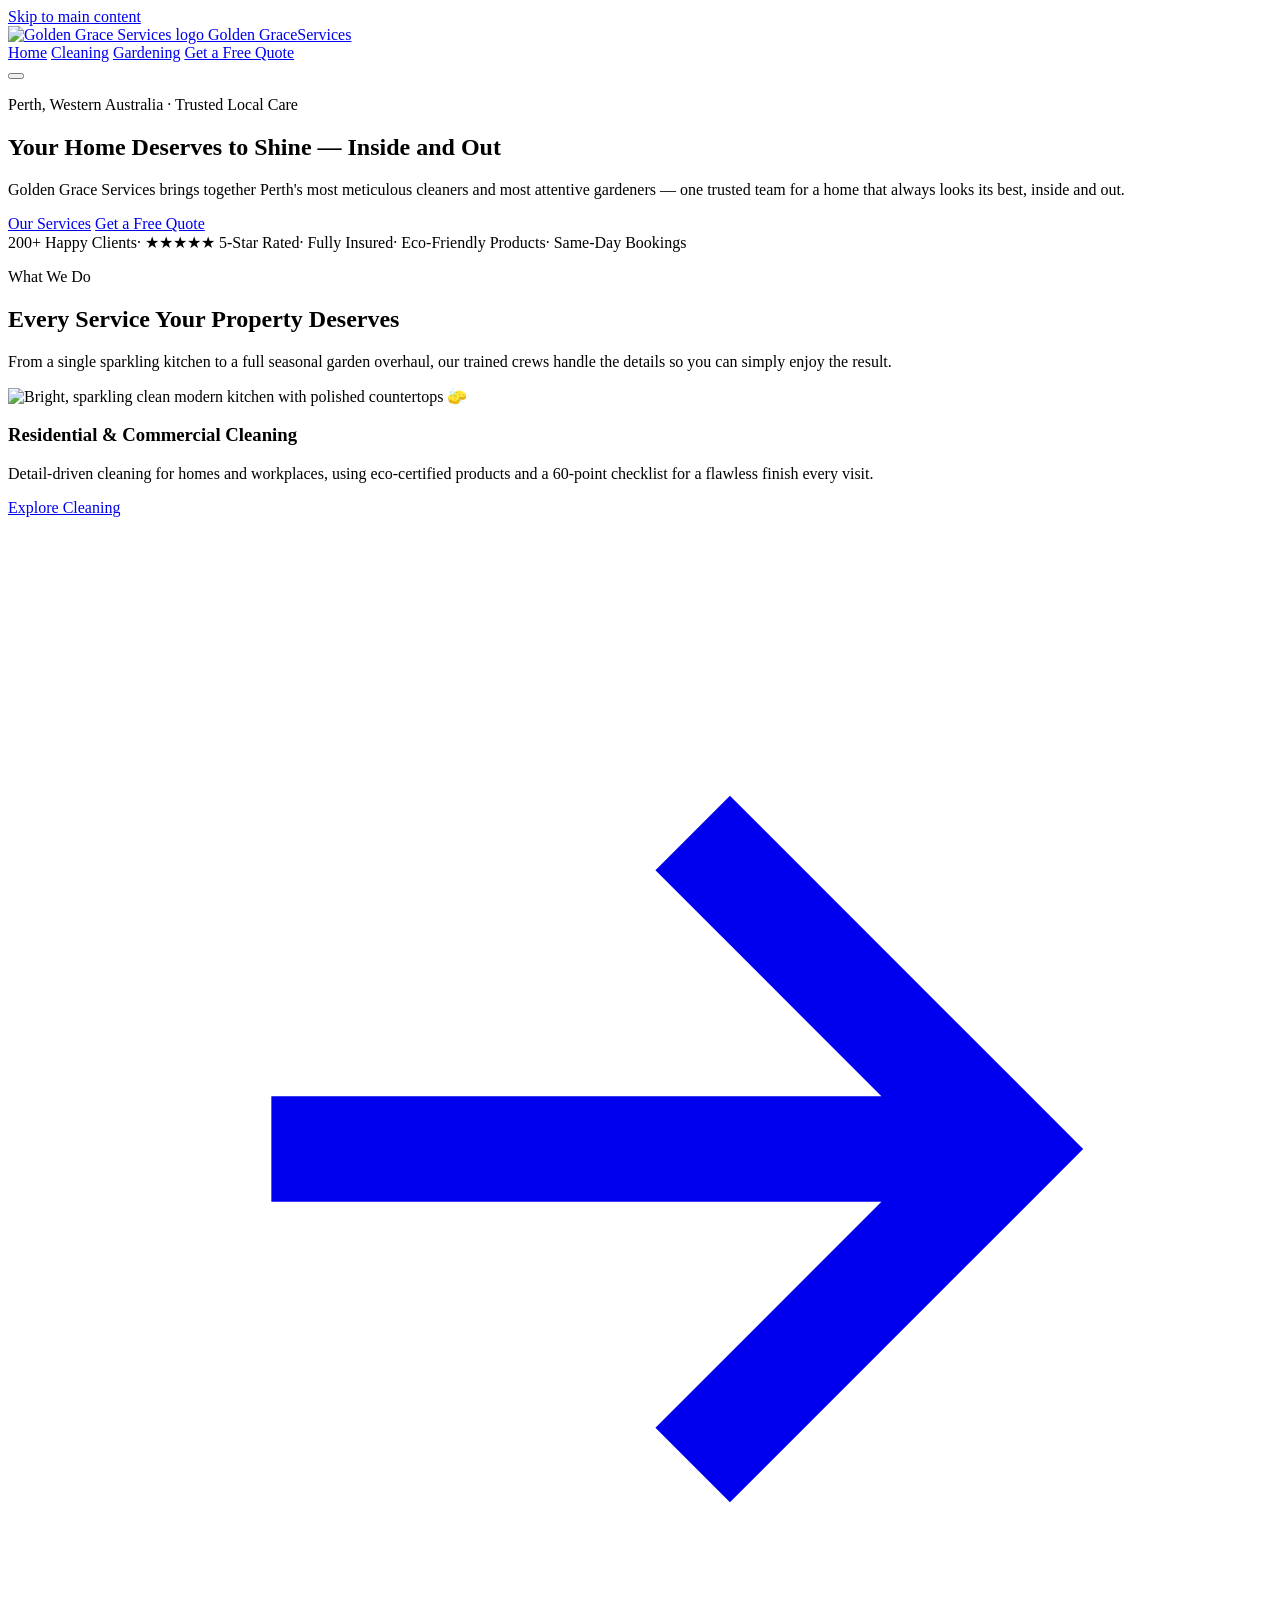
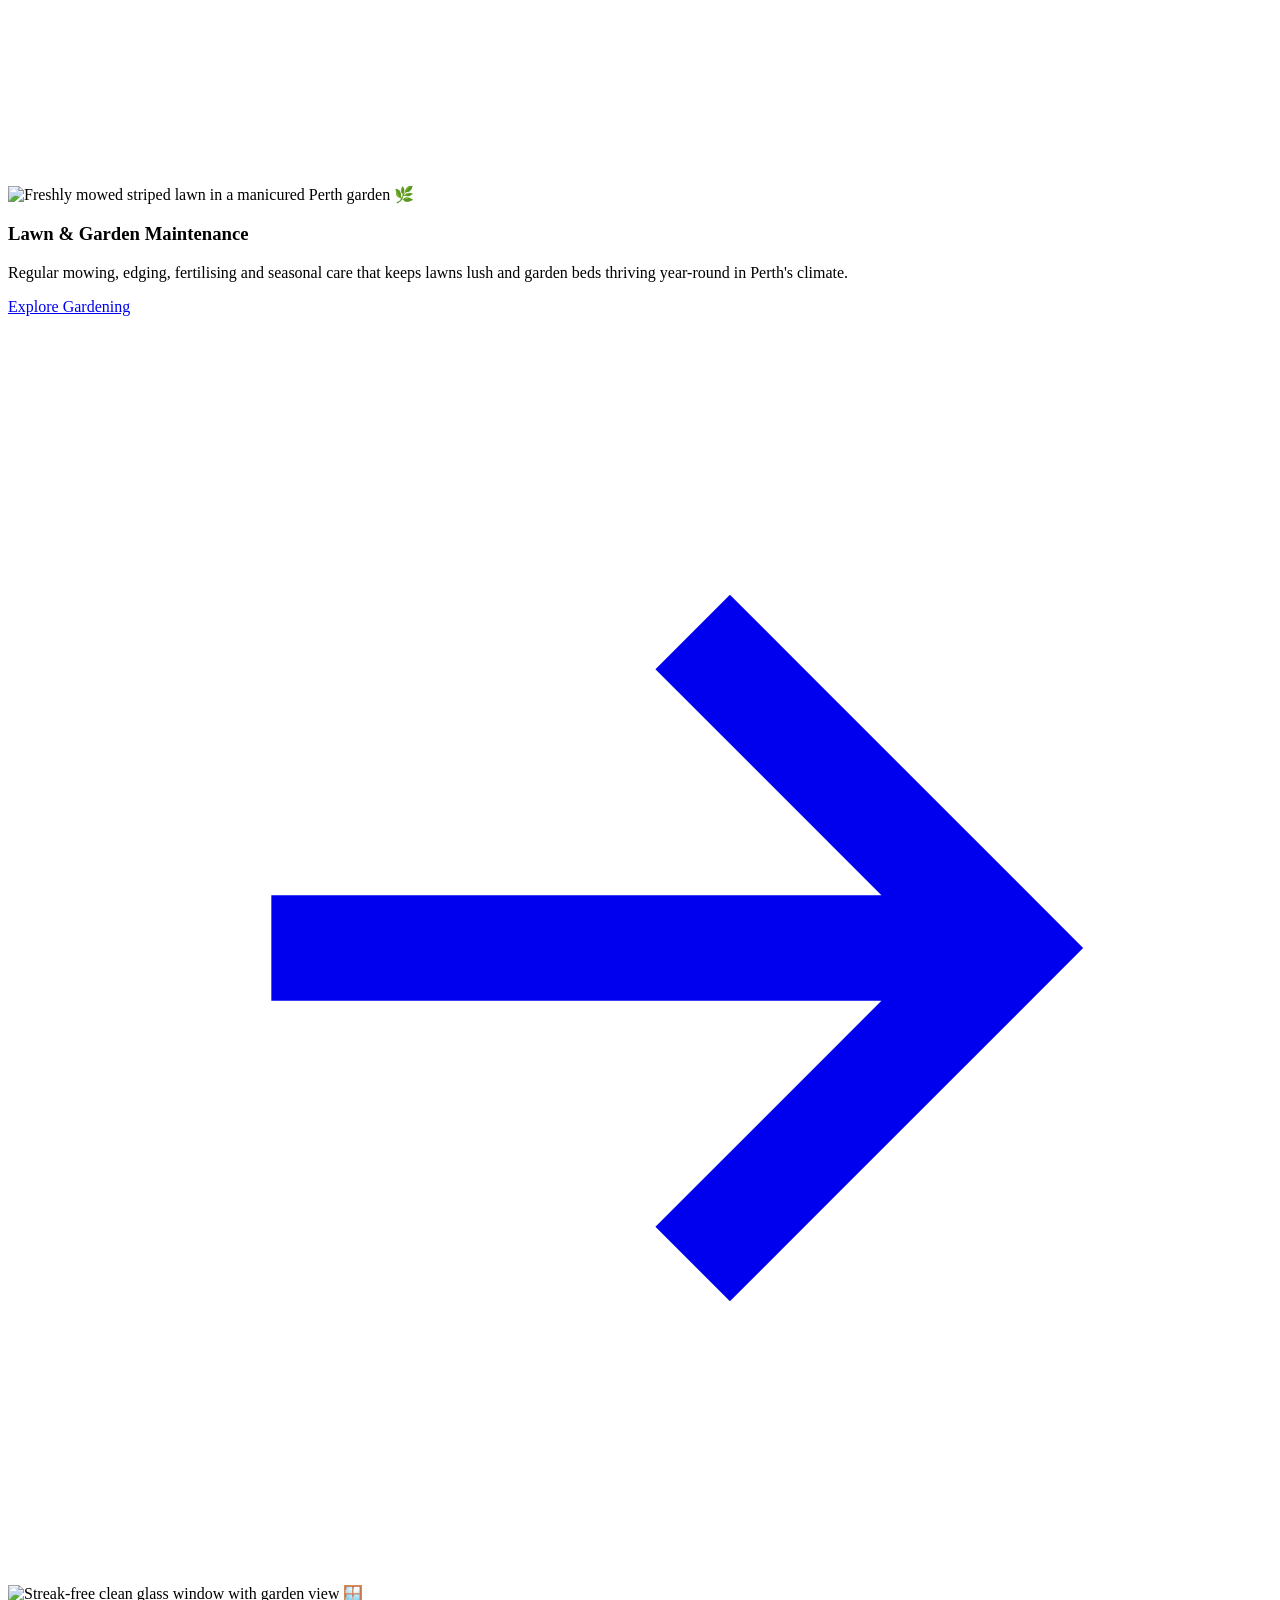
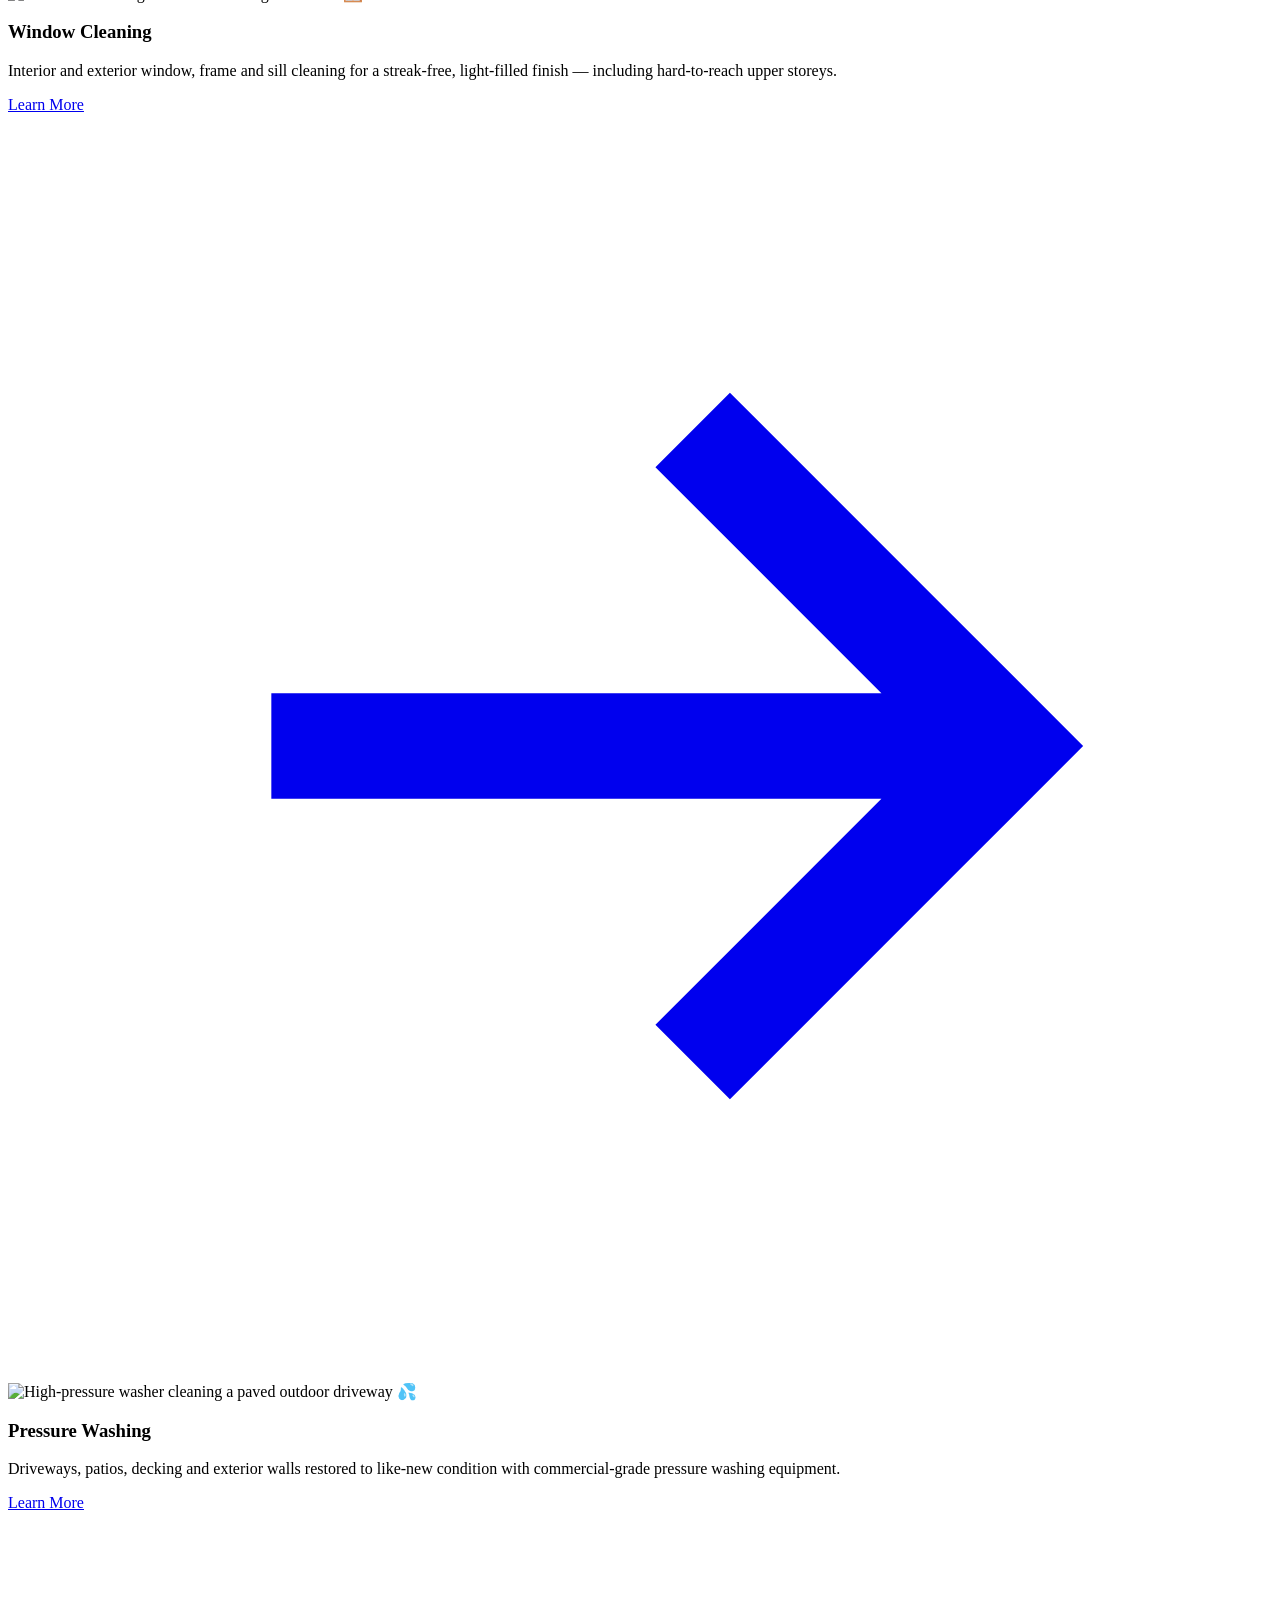
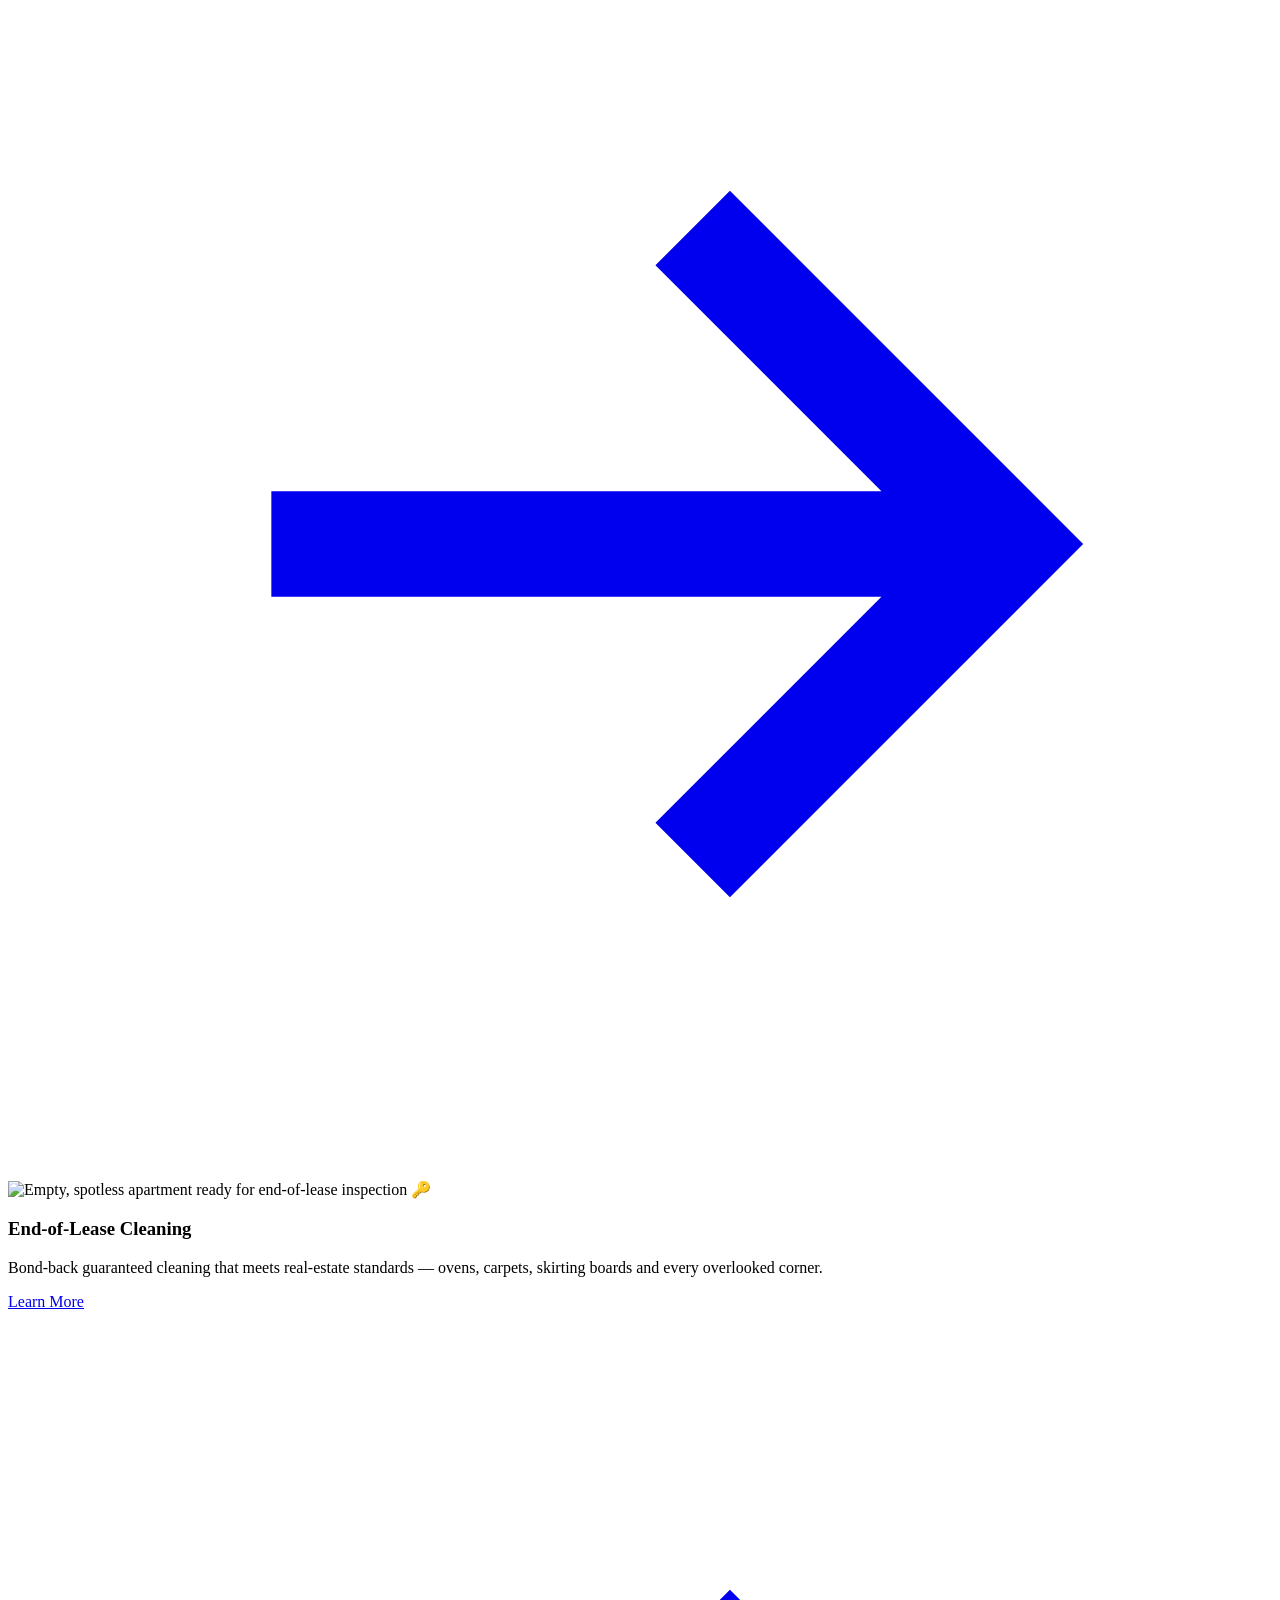
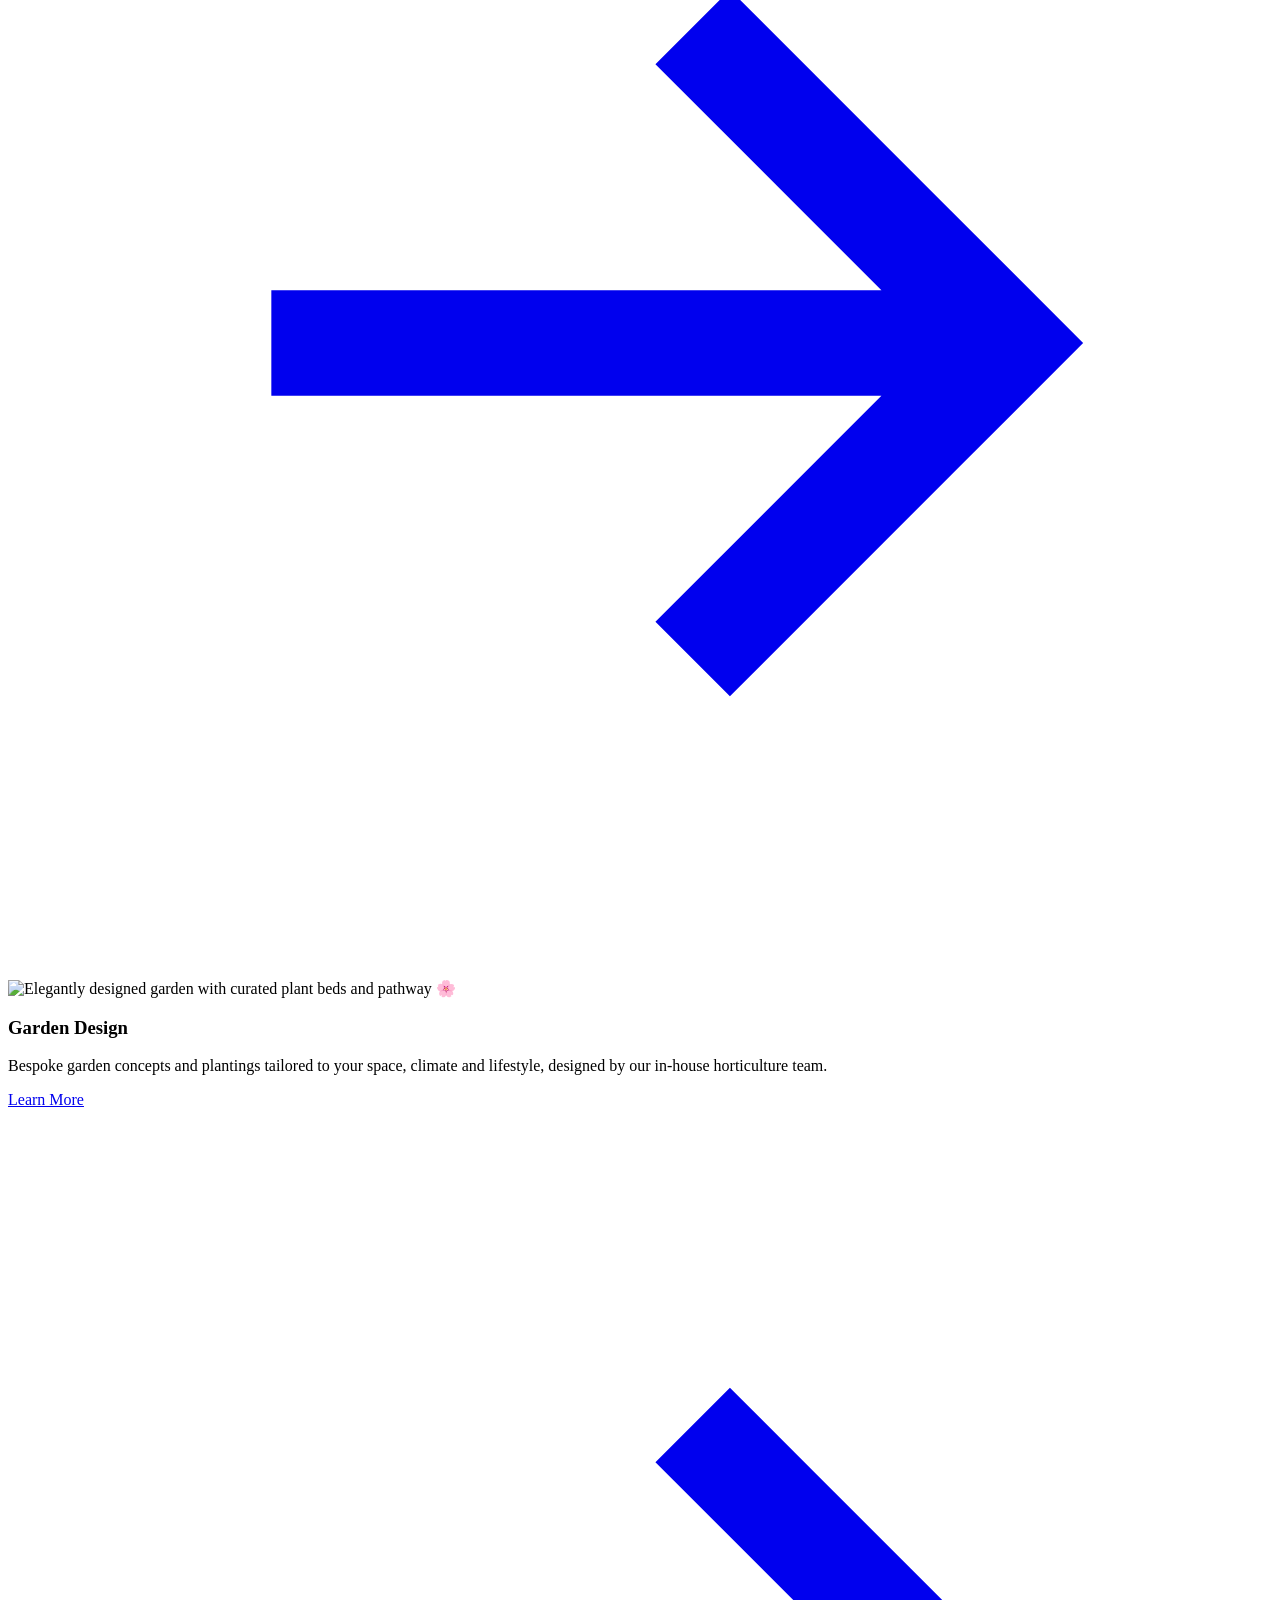
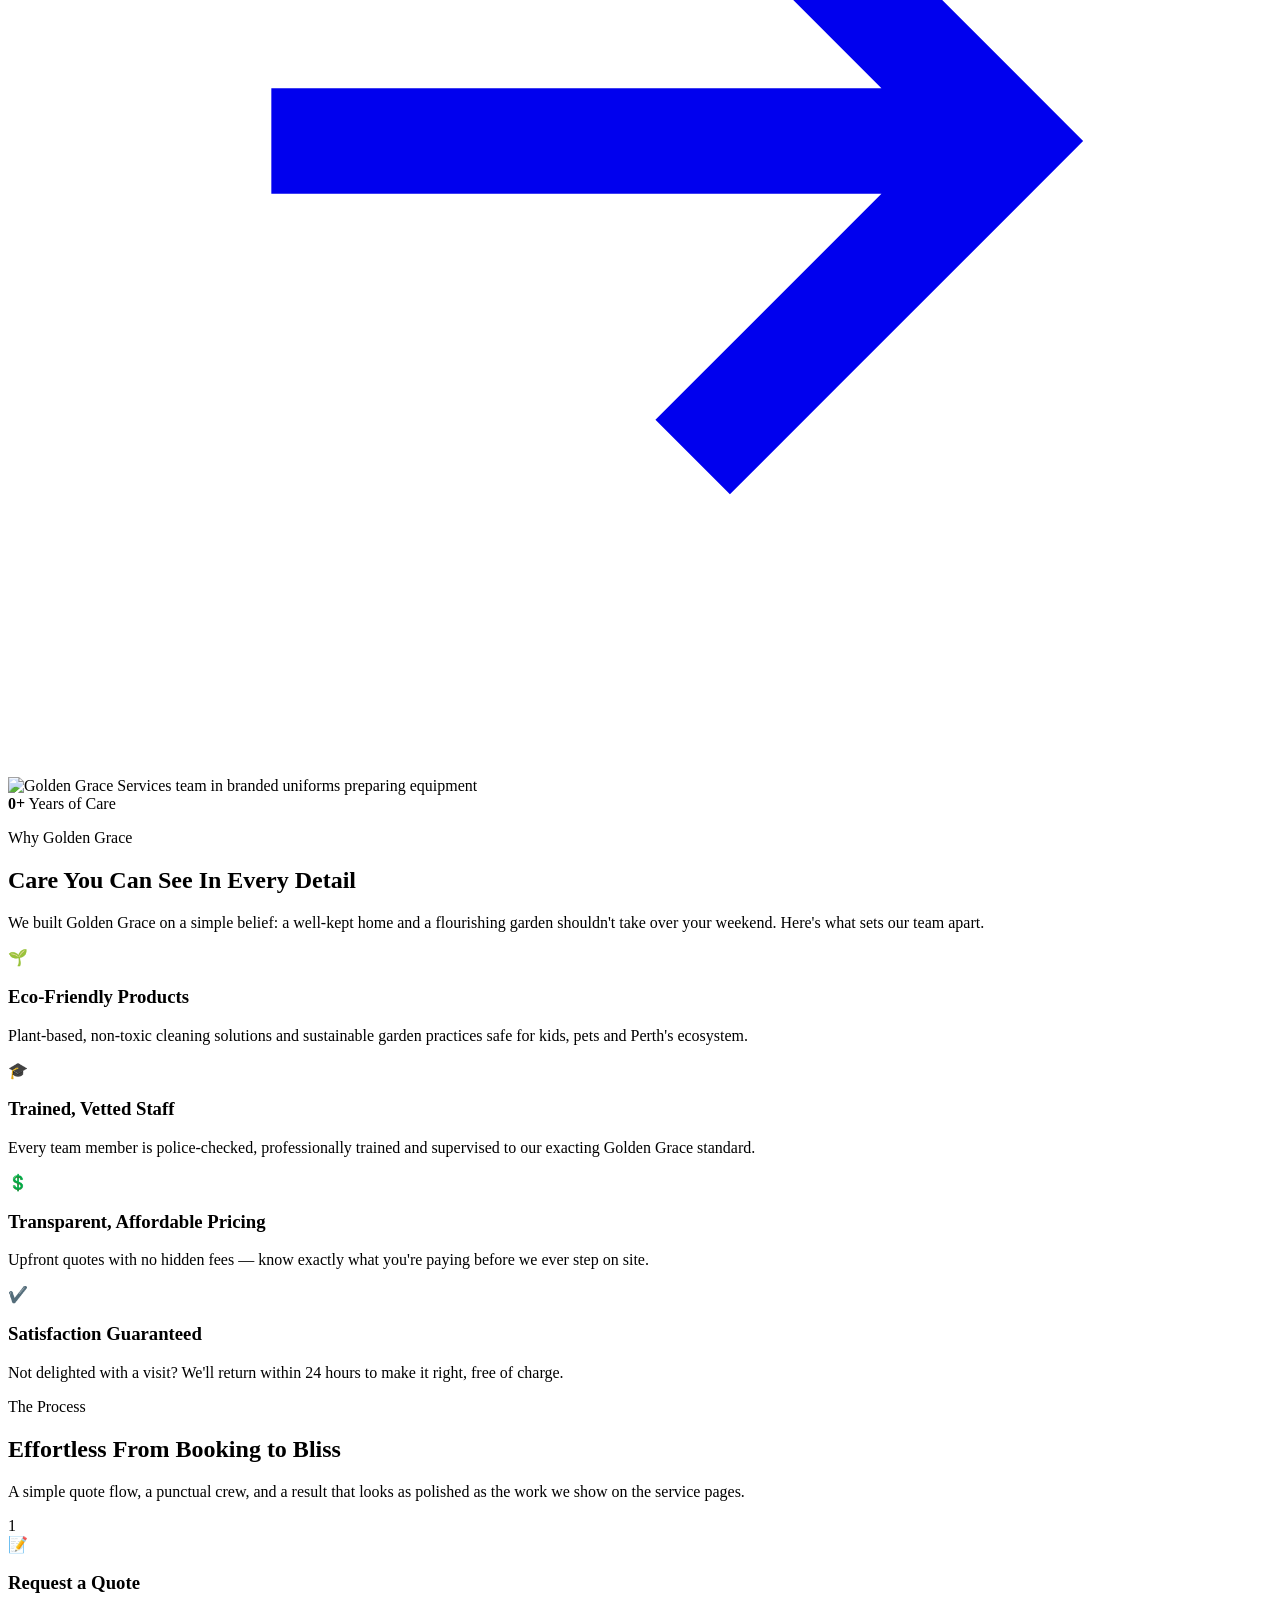
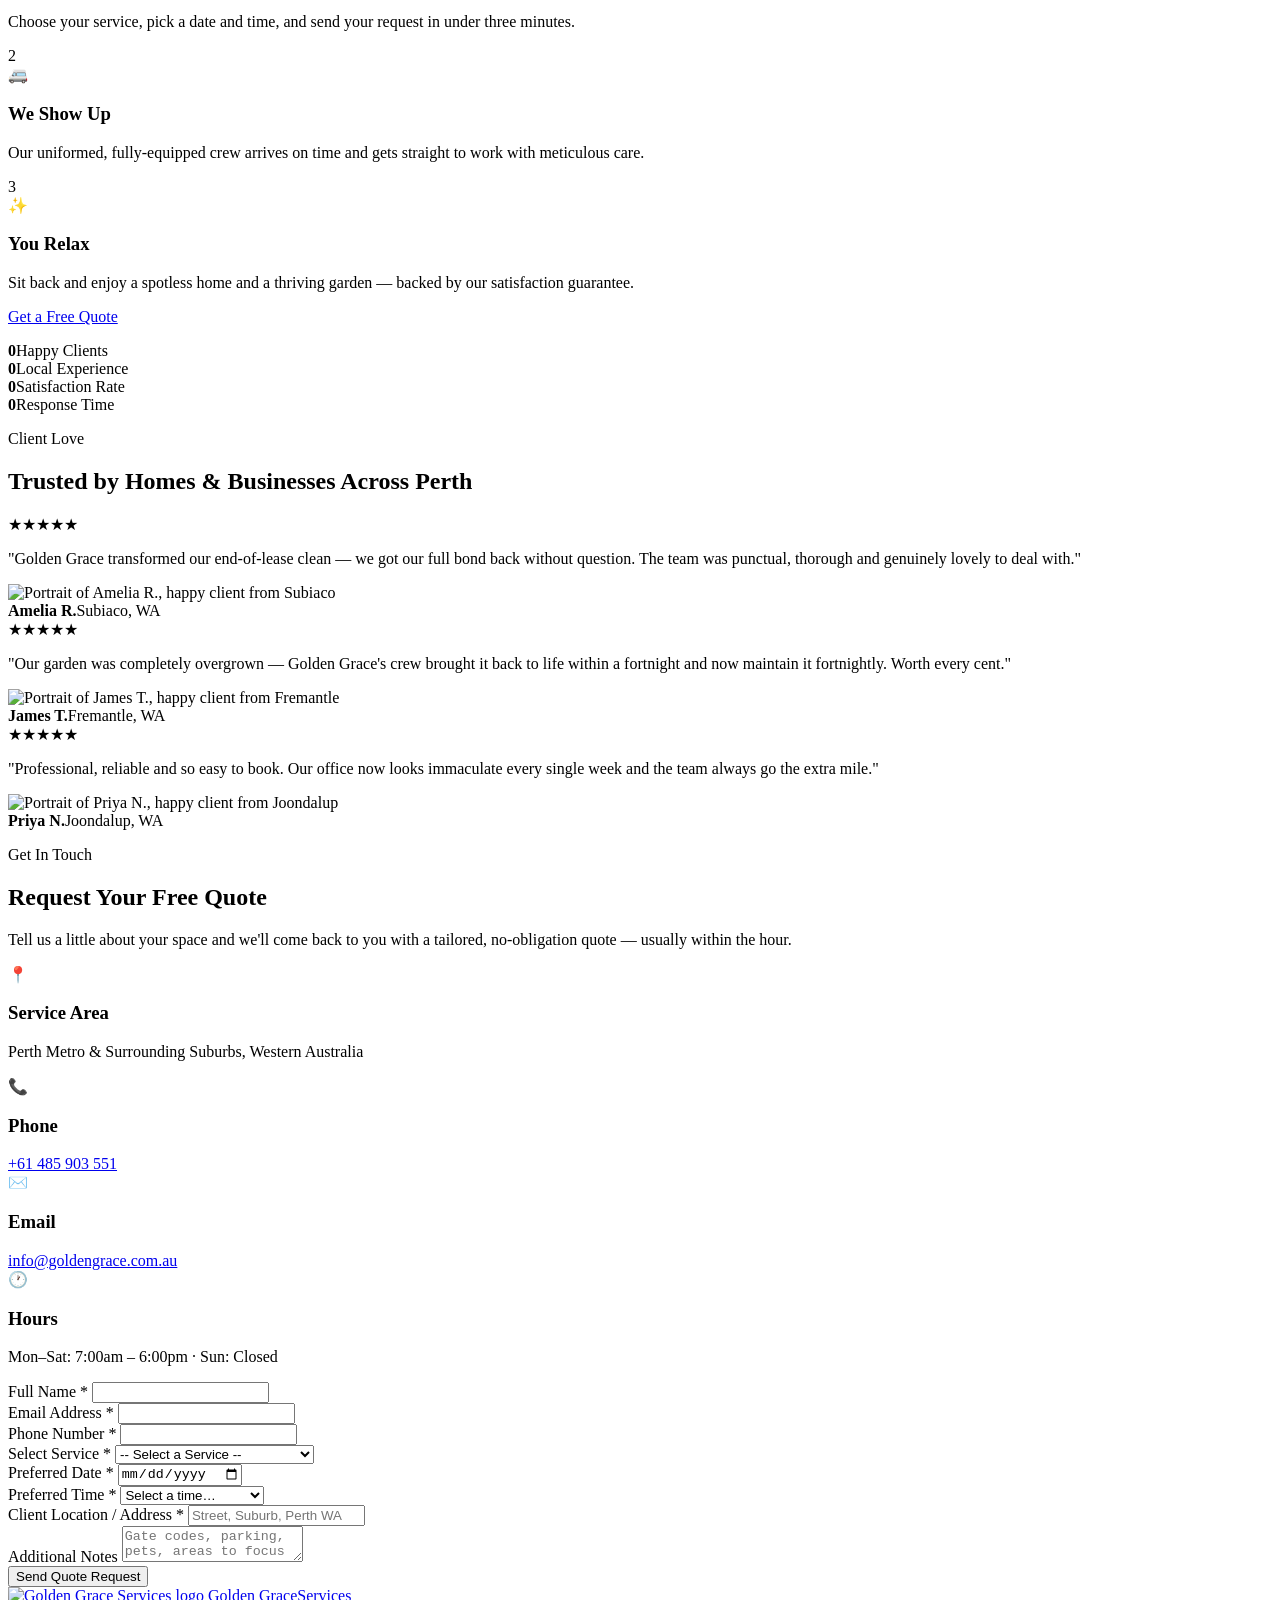
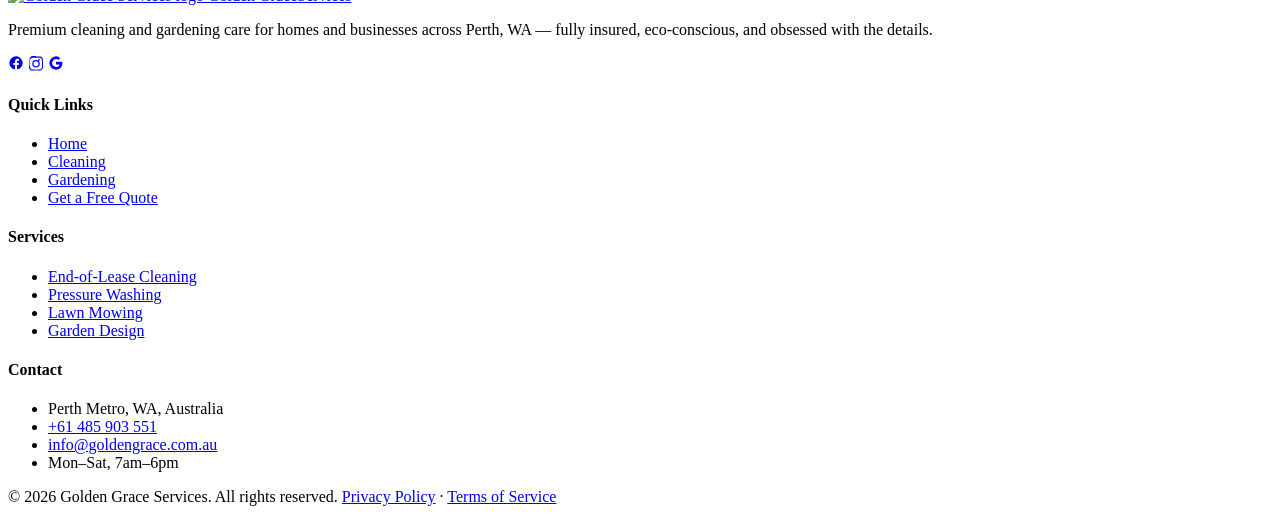
==== index.html @ 310b2a18 "Add files via upload" ====
<!DOCTYPE html>
<html lang="en-AU">
<head>
<meta charset="UTF-8">
<meta name="viewport" content="width=device-width, initial-scale=1.0">
<title>Golden Grace Services | Premium Cleaning &amp; Gardening in Perth, WA</title>
<meta name="description" content="Golden Grace Services delivers premium residential &amp; commercial cleaning and gardening across Perth, WA. Spotless spaces, thriving gardens — fully insured, eco-friendly, 5-star rated.">
<meta name="keywords" content="cleaning services Perth, gardening services Perth, end of lease cleaning, lawn mowing Perth, house cleaning WA, garden maintenance Perth">
<link rel="canonical" href="https://www.goldengrace.com.au/">
<meta property="og:type" content="website">
<meta property="og:title" content="Golden Grace Services | Spotless Spaces. Thriving Gardens.">
<meta property="og:description" content="Premium cleaning &amp; gardening services in Perth, Australia. Book your free quote today.">
<meta property="og:image" content="https://images.unsplash.com/photo-1558904541-efa843a96f01?auto=format&fit=crop&w=1200&q=80">
<meta property="og:url" content="https://www.goldengrace.com.au/">
<meta name="twitter:card" content="summary_large_image">
<meta name="theme-color" content="#1B4332">
<link rel="icon" href="Photo/Logo.jpeg">

<link rel="preconnect" href="https://fonts.googleapis.com">
<link rel="preconnect" href="https://fonts.gstatic.com" crossorigin>
<link href="https://fonts.googleapis.com/css2?family=Playfair+Display:wght@600;700;800&family=Inter:wght@400;500;600;700&display=swap" rel="stylesheet">
<link rel="stylesheet" href="css/style.css">

<script type="application/ld+json">
{
  "@context": "https://schema.org",
  "@type": "HomeAndConstructionBusiness",
  "name": "Golden Grace Services",
  "image": "https://images.unsplash.com/photo-1558904541-efa843a96f01?auto=format&fit=crop&w=1200&q=80",
  "telephone": "+61485903551",
  "email": "info@goldengrace.com.au",
  "address": {
    "@type": "PostalAddress",
    "addressLocality": "Perth",
    "addressRegion": "WA",
    "addressCountry": "AU"
  },
  "areaServed": "Perth, Western Australia",
  "priceRange": "$$"
}
</script>
</head>
<body>
<a class="skip-link" href="#main">Skip to main content</a>

<!-- ============================== HEADER ============================== -->
<header class="site-header" id="siteHeader">
  <div class="container nav-inner">
    <a href="index.html" class="brand" aria-label="Golden Grace Services home">
      <img class="brand-mark" src="Photo/Logo.jpeg" alt="Golden Grace Services logo" width="512" height="512">
      <span>Golden Grace<span class="brand-sub">Services</span></span>
    </a>

    <nav class="nav-links" id="navLinks" aria-label="Primary">
      <a href="index.html">Home</a>
      <a href="services-cleaning.html">Cleaning</a>
      <a href="services-gardening.html">Gardening</a>
      <a href="booking.html" class="btn btn-gold nav-cta">Get a Free Quote</a>
    </nav>

    <button class="hamburger" id="hamburger" aria-label="Toggle navigation menu" aria-expanded="false" aria-controls="navLinks">
      <span></span><span></span><span></span>
    </button>
  </div>
</header>

<main id="main">

  <!-- ============================== HERO ============================== -->
  <section class="hero" id="hero">
    <div class="hero-bg" style="background-image:url('https://images.unsplash.com/photo-1558904541-efa843a96f01?auto=format&fit=crop&w=1920&q=80')" role="img" aria-label="Beautifully manicured garden beside a sparkling clean modern home"></div>
    <div class="hero-overlay"></div>
    <div class="container hero-content">
      <p class="hero-eyebrow">Perth, Western Australia · Trusted Local Care</p>
      <h1 class="hero-title">Your Home Deserves to Shine — Inside and Out</h1>
      <p class="hero-sub">Golden Grace Services brings together Perth's most meticulous cleaners and most attentive gardeners — one trusted team for a home that always looks its best, inside and out.</p>
      <div class="hero-actions">
        <a href="#services" class="btn btn-outline">Our Services</a>
        <a href="booking.html" class="btn btn-gold">Get a Free Quote</a>
      </div>
    </div>
  </section>

  <!-- ============================== TRUST BAR ============================== -->
  <div class="trust-bar">
    <div class="container trust-track">
      <span>200+ Happy Clients</span><span class="dot">·</span>
      <span>★★★★★ 5-Star Rated</span><span class="dot">·</span>
      <span>Fully Insured</span><span class="dot">·</span>
      <span>Eco-Friendly Products</span><span class="dot">·</span>
      <span>Same-Day Bookings</span>
    </div>
  </div>

  <!-- ============================== SERVICES ============================== -->
  <section class="section section--cream" id="services">
    <div class="container">
      <div class="section-head center reveal">
        <p class="eyebrow">What We Do</p>
        <h2>Every Service Your Property Deserves</h2>
        <p class="lede" style="margin-inline:auto;">From a single sparkling kitchen to a full seasonal garden overhaul, our trained crews handle the details so you can simply enjoy the result.</p>
      </div>

      <div class="services-grid reveal-stagger">

        <article class="service-card">
          <div class="card-media">
            <img src="https://images.unsplash.com/photo-1581578731548-c64695cc6952?auto=format&fit=crop&w=800&q=80" alt="Bright, sparkling clean modern kitchen with polished countertops" loading="lazy" width="800" height="600">
            <span class="card-icon" aria-hidden="true">🧽</span>
          </div>
          <div class="card-body">
            <h3>Residential &amp; Commercial Cleaning</h3>
            <p>Detail-driven cleaning for homes and workplaces, using eco-certified products and a 60-point checklist for a flawless finish every visit.</p>
            <a href="services-cleaning.html" class="card-link">Explore Cleaning <svg viewBox="0 0 24 24" fill="none" stroke="currentColor" stroke-width="2"><path d="M5 12h14M13 6l6 6-6 6"/></svg></a>
          </div>
        </article>

        <article class="service-card">
          <div class="card-media">
            <img src="https://images.unsplash.com/photo-1592417817098-8fd3d9eb14a5?auto=format&fit=crop&w=800&q=80" alt="Freshly mowed striped lawn in a manicured Perth garden" loading="lazy" width="800" height="600">
            <span class="card-icon" aria-hidden="true">🌿</span>
          </div>
          <div class="card-body">
            <h3>Lawn &amp; Garden Maintenance</h3>
            <p>Regular mowing, edging, fertilising and seasonal care that keeps lawns lush and garden beds thriving year-round in Perth's climate.</p>
            <a href="services-gardening.html" class="card-link">Explore Gardening <svg viewBox="0 0 24 24" fill="none" stroke="currentColor" stroke-width="2"><path d="M5 12h14M13 6l6 6-6 6"/></svg></a>
          </div>
        </article>

        <article class="service-card">
          <div class="card-media">
            <img src="https://images.unsplash.com/photo-1601760562234-9814eea6663a?auto=format&fit=crop&w=800&q=80" alt="Streak-free clean glass window with garden view" loading="lazy" width="800" height="600">
            <span class="card-icon" aria-hidden="true">🪟</span>
          </div>
          <div class="card-body">
            <h3>Window Cleaning</h3>
            <p>Interior and exterior window, frame and sill cleaning for a streak-free, light-filled finish — including hard-to-reach upper storeys.</p>
            <a href="services-cleaning.html#window-cleaning" class="card-link">Learn More <svg viewBox="0 0 24 24" fill="none" stroke="currentColor" stroke-width="2"><path d="M5 12h14M13 6l6 6-6 6"/></svg></a>
          </div>
        </article>

        <article class="service-card">
          <div class="card-media">
            <img src="https://images.unsplash.com/photo-1621905251918-48416bd8575a?auto=format&fit=crop&w=800&q=80" alt="High-pressure washer cleaning a paved outdoor driveway" loading="lazy" width="800" height="600">
            <span class="card-icon" aria-hidden="true">💦</span>
          </div>
          <div class="card-body">
            <h3>Pressure Washing</h3>
            <p>Driveways, patios, decking and exterior walls restored to like-new condition with commercial-grade pressure washing equipment.</p>
            <a href="services-cleaning.html#pressure-washing" class="card-link">Learn More <svg viewBox="0 0 24 24" fill="none" stroke="currentColor" stroke-width="2"><path d="M5 12h14M13 6l6 6-6 6"/></svg></a>
          </div>
        </article>

        <article class="service-card">
          <div class="card-media">
            <img src="https://images.unsplash.com/photo-1600585154340-be6161a56a0c?auto=format&fit=crop&w=800&q=80" alt="Empty, spotless apartment ready for end-of-lease inspection" loading="lazy" width="800" height="600">
            <span class="card-icon" aria-hidden="true">🔑</span>
          </div>
          <div class="card-body">
            <h3>End-of-Lease Cleaning</h3>
            <p>Bond-back guaranteed cleaning that meets real-estate standards — ovens, carpets, skirting boards and every overlooked corner.</p>
            <a href="services-cleaning.html#end-of-lease" class="card-link">Learn More <svg viewBox="0 0 24 24" fill="none" stroke="currentColor" stroke-width="2"><path d="M5 12h14M13 6l6 6-6 6"/></svg></a>
          </div>
        </article>

        <article class="service-card">
          <div class="card-media">
            <img src="https://images.unsplash.com/photo-1416879595882-3373a0480b5b?auto=format&fit=crop&w=800&q=80" alt="Elegantly designed garden with curated plant beds and pathway" loading="lazy" width="800" height="600">
            <span class="card-icon" aria-hidden="true">🌸</span>
          </div>
          <div class="card-body">
            <h3>Garden Design</h3>
            <p>Bespoke garden concepts and plantings tailored to your space, climate and lifestyle, designed by our in-house horticulture team.</p>
            <a href="services-gardening.html#garden-design" class="card-link">Learn More <svg viewBox="0 0 24 24" fill="none" stroke="currentColor" stroke-width="2"><path d="M5 12h14M13 6l6 6-6 6"/></svg></a>
          </div>
        </article>

      </div>
    </div>
  </section>

  <!-- ============================== WHY CHOOSE US ============================== -->
  <section class="section section--sage" id="why-us">
    <div class="container why-grid">
      <div class="why-media reveal">
        <img src="https://images.unsplash.com/photo-1600880292203-757bb62b4baf?auto=format&fit=crop&w=900&q=80" alt="Golden Grace Services team in branded uniforms preparing equipment" loading="lazy" width="900" height="1125">
        <div class="why-badge">
          <strong data-counter="4" data-suffix="+">0+</strong>
          <span>Years of Care</span>
        </div>
      </div>
      <div class="reveal">
        <p class="eyebrow">Why Golden Grace</p>
        <h2>Care You Can See In Every Detail</h2>
        <p class="lede">We built Golden Grace on a simple belief: a well-kept home and a flourishing garden shouldn't take over your weekend. Here's what sets our team apart.</p>

        <div class="why-list">
          <div class="why-item">
            <span class="icon" aria-hidden="true">🌱</span>
            <div><h3>Eco-Friendly Products</h3><p>Plant-based, non-toxic cleaning solutions and sustainable garden practices safe for kids, pets and Perth's ecosystem.</p></div>
          </div>
          <div class="why-item">
            <span class="icon" aria-hidden="true">🎓</span>
            <div><h3>Trained, Vetted Staff</h3><p>Every team member is police-checked, professionally trained and supervised to our exacting Golden Grace standard.</p></div>
          </div>
          <div class="why-item">
            <span class="icon" aria-hidden="true">💲</span>
            <div><h3>Transparent, Affordable Pricing</h3><p>Upfront quotes with no hidden fees — know exactly what you're paying before we ever step on site.</p></div>
          </div>
          <div class="why-item">
            <span class="icon" aria-hidden="true">✔️</span>
            <div><h3>Satisfaction Guaranteed</h3><p>Not delighted with a visit? We'll return within 24 hours to make it right, free of charge.</p></div>
          </div>
        </div>
      </div>
    </div>
  </section>

  <!-- ============================== HOW IT WORKS ============================== -->
  <section class="section section--cream" id="how-it-works">
    <div class="container">
      <div class="section-head center reveal">
        <p class="eyebrow">The Process</p>
        <h2>Effortless From Booking to Bliss</h2>
        <p class="lede" style="margin-inline:auto;">A simple quote flow, a punctual crew, and a result that looks as polished as the work we show on the service pages.</p>
      </div>
      <div class="process-grid reveal-stagger">
        <article class="process-card">
          <div class="process-number">1</div>
          <div class="process-icon" aria-hidden="true">📝</div>
          <h3>Request a Quote</h3>
          <p>Choose your service, pick a date and time, and send your request in under three minutes.</p>
        </article>
        <article class="process-card">
          <div class="process-number">2</div>
          <div class="process-icon" aria-hidden="true">🚐</div>
          <h3>We Show Up</h3>
          <p>Our uniformed, fully-equipped crew arrives on time and gets straight to work with meticulous care.</p>
        </article>
        <article class="process-card">
          <div class="process-number">3</div>
          <div class="process-icon" aria-hidden="true">✨</div>
          <h3>You Relax</h3>
          <p>Sit back and enjoy a spotless home and a thriving garden — backed by our satisfaction guarantee.</p>
        </article>
      </div>
      <p class="text-center mt-2"><a href="booking.html" class="btn btn-forest">Get a Free Quote</a></p>
    </div>
  </section>

  <!-- ============================== STATS ============================== -->
  <section class="section section--forest section--tight">
    <div class="container stats-grid reveal-stagger">
      <div class="stat"><strong data-counter="200" data-suffix="+">0</strong><span>Happy Clients</span></div>
      <div class="stat"><strong data-counter="4" data-suffix=" Yrs">0</strong><span>Local Experience</span></div>
      <div class="stat"><strong data-counter="98" data-suffix="%">0</strong><span>Satisfaction Rate</span></div>
      <div class="stat"><strong data-counter="24" data-suffix="hr">0</strong><span>Response Time</span></div>
    </div>
  </section>

  <!-- ============================== TESTIMONIALS ============================== -->
  <section class="section section--cream" id="testimonials">
    <div class="container">
      <div class="section-head center reveal">
        <p class="eyebrow">Client Love</p>
        <h2>Trusted by Homes &amp; Businesses Across Perth</h2>
      </div>
      <div class="testi-grid reveal-stagger">
        <article class="testi-card">
          <div class="stars" aria-label="5 out of 5 stars">★★★★★</div>
          <p>"Golden Grace transformed our end-of-lease clean — we got our full bond back without question. The team was punctual, thorough and genuinely lovely to deal with."</p>
          <div class="testi-person">
            <img src="https://images.unsplash.com/photo-1544005313-94ddf0286df2?auto=format&fit=crop&w=120&q=80" alt="Portrait of Amelia R., happy client from Subiaco" loading="lazy" width="120" height="120">
            <div><strong>Amelia R.</strong><span>Subiaco, WA</span></div>
          </div>
        </article>
        <article class="testi-card">
          <div class="stars" aria-label="5 out of 5 stars">★★★★★</div>
          <p>"Our garden was completely overgrown — Golden Grace's crew brought it back to life within a fortnight and now maintain it fortnightly. Worth every cent."</p>
          <div class="testi-person">
            <img src="https://images.unsplash.com/photo-1599566150163-29194dcaad36?auto=format&fit=crop&w=120&q=80" alt="Portrait of James T., happy client from Fremantle" loading="lazy" width="120" height="120">
            <div><strong>James T.</strong><span>Fremantle, WA</span></div>
          </div>
        </article>
        <article class="testi-card">
          <div class="stars" aria-label="5 out of 5 stars">★★★★★</div>
          <p>"Professional, reliable and so easy to book. Our office now looks immaculate every single week and the team always go the extra mile."</p>
          <div class="testi-person">
            <img src="https://images.unsplash.com/photo-1607746882042-944635dfe10e?auto=format&fit=crop&w=120&q=80" alt="Portrait of Priya N., happy client from Joondalup" loading="lazy" width="120" height="120">
            <div><strong>Priya N.</strong><span>Joondalup, WA</span></div>
          </div>
        </article>
      </div>
    </div>
  </section>

  <!-- ============================== CONTACT ============================== -->
  <section class="section section--forest" id="contact">
    <div class="container contact-grid">
      <div class="contact-info reveal">
        <p class="eyebrow">Get In Touch</p>
        <h2>Request Your Free Quote</h2>
        <p>Tell us a little about your space and we'll come back to you with a tailored, no-obligation quote — usually within the hour.</p>

        <div class="info-row">
          <span class="icon" aria-hidden="true">📍</span>
          <div><h3>Service Area</h3><p>Perth Metro &amp; Surrounding Suburbs, Western Australia</p></div>
        </div>
        <div class="info-row">
          <span class="icon" aria-hidden="true">📞</span>
          <div><h3>Phone</h3><a href="tel:+61485903551">+61 485 903 551</a></div>
        </div>
        <div class="info-row">
          <span class="icon" aria-hidden="true">✉️</span>
          <div><h3>Email</h3><a href="mailto:info@goldengrace.com.au">info@goldengrace.com.au</a></div>
        </div>
        <div class="info-row">
          <span class="icon" aria-hidden="true">🕐</span>
          <div><h3>Hours</h3><p>Mon–Sat: 7:00am – 6:00pm · Sun: Closed</p></div>
        </div>
      </div>

      <div class="form-card reveal">
        <form id="contact-form" class="quote-form" data-quote-form data-validate novalidate>
          <div class="form-grid">
            <div class="field full">
              <label for="c-name">Full Name <span class="required">*</span></label>
              <input type="text" id="c-name" name="fullName" required autocomplete="name">
              <span class="error-msg" role="alert"></span>
            </div>
            <div class="field">
              <label for="c-email">Email Address <span class="required">*</span></label>
              <input type="email" id="c-email" name="email" required autocomplete="email">
              <span class="error-msg" role="alert"></span>
            </div>
            <div class="field">
              <label for="c-phone">Phone Number <span class="required">*</span></label>
              <input type="tel" id="c-phone" name="phone" required autocomplete="tel">
              <span class="error-msg" role="alert"></span>
            </div>
            <div class="field full">
              <label for="c-service">Select Service <span class="required">*</span></label>
              <select id="c-service" name="service" required>
                <option value="">-- Select a Service --</option>
                <optgroup label="Cleaning Services">
                  <option value="home-care-cleaning">Home Care Cleaning</option>
                  <option value="domestic-cleaning">Domestic Cleaning</option>
                  <option value="medical-centre-cleaning">Medical Centre Cleaning</option>
                  <option value="airbnb-cleaning">Airbnb Cleaning</option>
                  <option value="car-showroom-cleaning">Car Showroom Cleaning</option>
                  <option value="gym-cleaning">Gym Cleaning</option>
                  <option value="retail-shop-cleaning">Retail Shop Cleaning</option>
                  <option value="hotels-pub-cleaning">Hotels &amp; Pub Cleaning</option>
                  <option value="end-of-lease-cleaning">End of Lease Cleaning</option>
                  <option value="post-construction-cleaning">Post Construction Cleaning</option>
                  <option value="window-cleaning">Window Cleaning</option>
                  <option value="pressure-washing">Pressure Washing</option>
                </optgroup>
                <optgroup label="Gardening Services">
                  <option value="lawn-mowing">Lawn Mowing</option>
                  <option value="garden-maintenance">Garden Maintenance</option>
                  <option value="hedge-trimming">Hedge Trimming</option>
                  <option value="tree-pruning">Tree Pruning</option>
                  <option value="weed-removal">Weed Removal</option>
                  <option value="mulching">Mulching</option>
                </optgroup>
              </select>
              <span class="error-msg" role="alert"></span>
            </div>
            <div class="field">
              <label for="c-date">Preferred Date <span class="required">*</span></label>
              <input type="date" id="c-date" name="date" required>
              <span class="error-msg" role="alert"></span>
            </div>
            <div class="field">
              <label for="c-time">Preferred Time <span class="required">*</span></label>
              <select id="c-time" name="time" required>
                <option value="">Select a time…</option>
                <option value="07:00">7:00 AM – 9:00 AM</option>
                <option value="09:00">9:00 AM – 11:00 AM</option>
                <option value="11:00">11:00 AM – 1:00 PM</option>
                <option value="13:00">1:00 PM – 3:00 PM</option>
                <option value="15:00">3:00 PM – 5:00 PM</option>
              </select>
              <span class="error-msg" role="alert"></span>
            </div>
            <div class="field full">
              <label for="c-location">Client Location / Address <span class="required">*</span></label>
              <input type="text" id="c-location" name="location" required autocomplete="street-address" placeholder="Street, Suburb, Perth WA">
              <span class="error-msg" role="alert"></span>
            </div>
            <div class="field full">
              <label for="c-notes">Additional Notes</label>
              <textarea id="c-notes" name="notes" placeholder="Gate codes, parking, pets, areas to focus on…"></textarea>
              <span class="error-msg" role="alert"></span>
            </div>
          </div>
          <button type="submit" class="btn btn-gold btn-block">Send Quote Request</button>
        </form>
      </div>
    </div>
  </section>

</main>

<!-- ============================== FOOTER ============================== -->
<footer class="site-footer">
  <div class="container footer-grid">
    <div class="footer-brand">
      <a href="index.html" class="brand">
        <img class="brand-mark" src="Photo/Logo.jpeg" alt="Golden Grace Services logo" width="512" height="512">
        <span>Golden Grace<span class="brand-sub">Services</span></span>
      </a>
      <p>Premium cleaning and gardening care for homes and businesses across Perth, WA — fully insured, eco-conscious, and obsessed with the details.</p>
      <div class="social-row">
        <a href="#" aria-label="Golden Grace Services on Facebook"><svg width="16" height="16" viewBox="0 0 24 24" fill="currentColor"><path d="M22 12a10 10 0 1 0-11.5 9.9v-7H7.9V12h2.6V9.8c0-2.6 1.5-4 3.8-4 1.1 0 2.3.2 2.3.2v2.5h-1.3c-1.3 0-1.7.8-1.7 1.6V12h2.9l-.5 2.9h-2.4v7A10 10 0 0 0 22 12Z"/></svg></a>
        <a href="#" aria-label="Golden Grace Services on Instagram"><svg width="16" height="16" viewBox="0 0 24 24" fill="currentColor"><path d="M12 2.2c3.2 0 3.6 0 4.9.1 1.2 0 2.1.2 2.6.4.6.3 1 .6 1.5 1.1.4.4.7.9 1 1.5.2.5.4 1.4.4 2.6.1 1.3.1 1.7.1 4.9s0 3.6-.1 4.9c0 1.2-.2 2.1-.4 2.6a4.2 4.2 0 0 1-2.6 2.6c-.5.2-1.4.4-2.6.4-1.3.1-1.7.1-4.9.1s-3.6 0-4.9-.1c-1.2 0-2.1-.2-2.6-.4a4.2 4.2 0 0 1-2.6-2.6c-.2-.5-.4-1.4-.4-2.6C2.2 15.6 2.2 15.2 2.2 12s0-3.6.1-4.9c0-1.2.2-2.1.4-2.6a4.2 4.2 0 0 1 2.6-2.6C5.8 1.7 6.7 1.5 7.9 1.5 9.2 1.4 9.6 1.4 12 1.4Zm0 1.8c-3.1 0-3.5 0-4.7.1-1 0-1.6.2-1.9.3-.5.2-.8.4-1.2.8-.4.4-.6.7-.8 1.2-.1.3-.3.9-.3 1.9-.1 1.2-.1 1.6-.1 4.7s0 3.5.1 4.7c0 1 .2 1.6.3 1.9.2.5.4.8.8 1.2.4.4.7.6 1.2.8.3.1.9.3 1.9.3 1.2.1 1.6.1 4.7.1s3.5 0 4.7-.1c1 0 1.6-.2 1.9-.3.5-.2.8-.4 1.2-.8.4-.4.6-.7.8-1.2.1-.3.3-.9.3-1.9.1-1.2.1-1.6.1-4.7s0-3.5-.1-4.7c0-1-.2-1.6-.3-1.9a3.1 3.1 0 0 0-.8-1.2 3.1 3.1 0 0 0-1.2-.8c-.3-.1-.9-.3-1.9-.3-1.2-.1-1.6-.1-4.7-.1Zm0 3.4a5.6 5.6 0 1 1 0 11.2 5.6 5.6 0 0 1 0-11.2Zm0 1.8a3.8 3.8 0 1 0 0 7.6 3.8 3.8 0 0 0 0-7.6Zm5.8-2a1.3 1.3 0 1 1-2.6 0 1.3 1.3 0 0 1 2.6 0Z"/></svg></a>
        <a href="#" aria-label="Golden Grace Services on Google"><svg width="16" height="16" viewBox="0 0 24 24" fill="currentColor"><path d="M21.6 12.2c0-.7-.1-1.4-.2-2H12v3.9h5.4a4.6 4.6 0 0 1-2 3v2.5h3.2c1.9-1.7 3-4.3 3-7.4Z"/><path d="M12 22c2.7 0 5-.9 6.6-2.4l-3.2-2.5c-.9.6-2 1-3.4 1a5.9 5.9 0 0 1-5.6-4.1H3.1v2.6A10 10 0 0 0 12 22Z"/><path d="M6.4 14a6 6 0 0 1 0-4v-2.6H3.1a10 10 0 0 0 0 9.2L6.4 14Z"/><path d="M12 5.9c1.5 0 2.8.5 3.8 1.5l2.8-2.8A10 10 0 0 0 3.1 7.4l3.3 2.6A5.9 5.9 0 0 1 12 5.9Z"/></svg></a>
      </div>
    </div>
    <nav class="footer-col" aria-label="Quick links">
      <h4>Quick Links</h4>
      <ul>
        <li><a href="index.html">Home</a></li>
        <li><a href="services-cleaning.html">Cleaning</a></li>
        <li><a href="services-gardening.html">Gardening</a></li>
        <li><a href="booking.html">Get a Free Quote</a></li>
      </ul>
    </nav>
    <nav class="footer-col" aria-label="Our services">
      <h4>Services</h4>
      <ul>
        <li><a href="services-cleaning.html#end-of-lease">End-of-Lease Cleaning</a></li>
        <li><a href="services-cleaning.html#pressure-washing">Pressure Washing</a></li>
        <li><a href="services-gardening.html#lawn-mowing">Lawn Mowing</a></li>
        <li><a href="services-gardening.html#garden-design">Garden Design</a></li>
      </ul>
    </nav>
    <div class="footer-col">
      <h4>Contact</h4>
      <ul>
        <li>Perth Metro, WA, Australia</li>
        <li><a href="tel:+61485903551">+61 485 903 551</a></li>
        <li><a href="mailto:info@goldengrace.com.au">info@goldengrace.com.au</a></li>
        <li>Mon–Sat, 7am–6pm</li>
      </ul>
    </div>
  </div>
  <div class="container footer-bottom">
    <span>© <span data-year>2026</span> Golden Grace Services. All rights reserved.</span>
    <span><a href="#">Privacy Policy</a> · <a href="#">Terms of Service</a></span>
  </div>
</footer>

<script src="https://cdn.jsdelivr.net/npm/sweetalert2@11"></script>
<script src="js/main.js"></script>
</body>
</html>
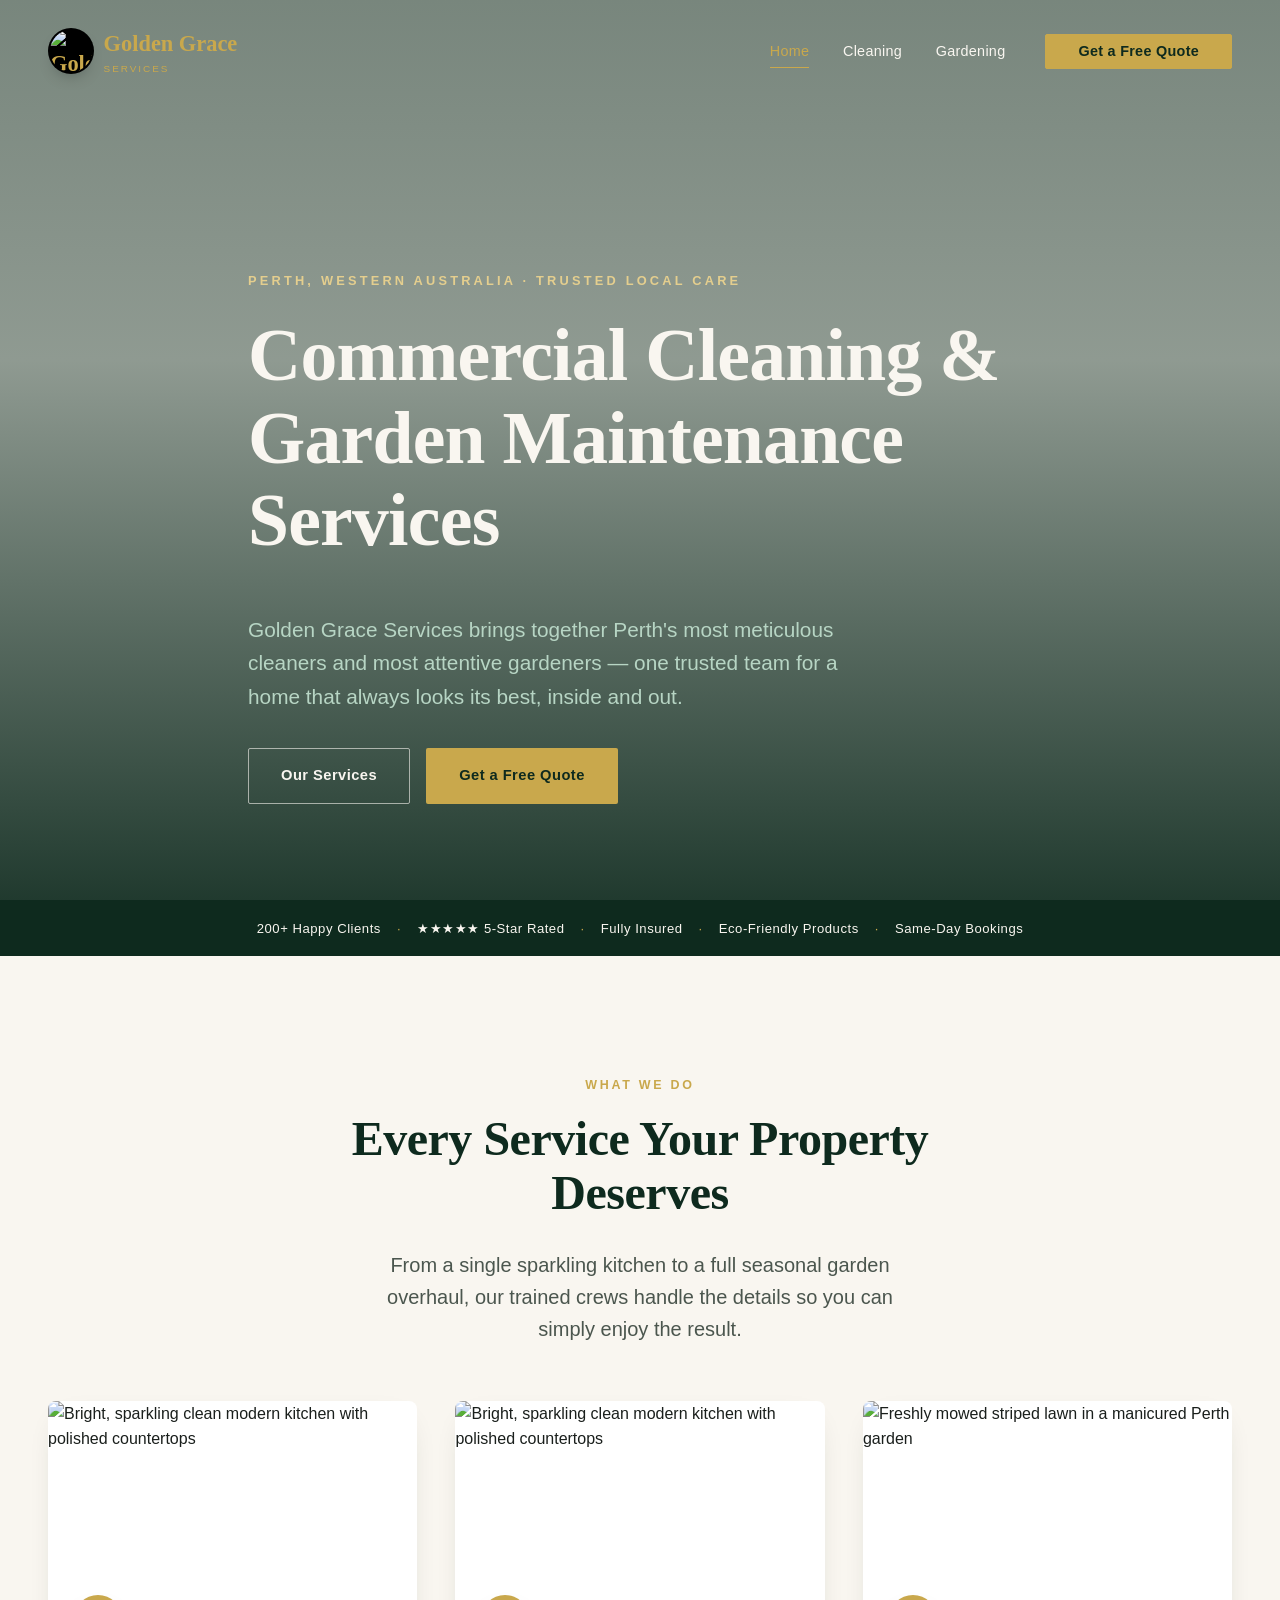
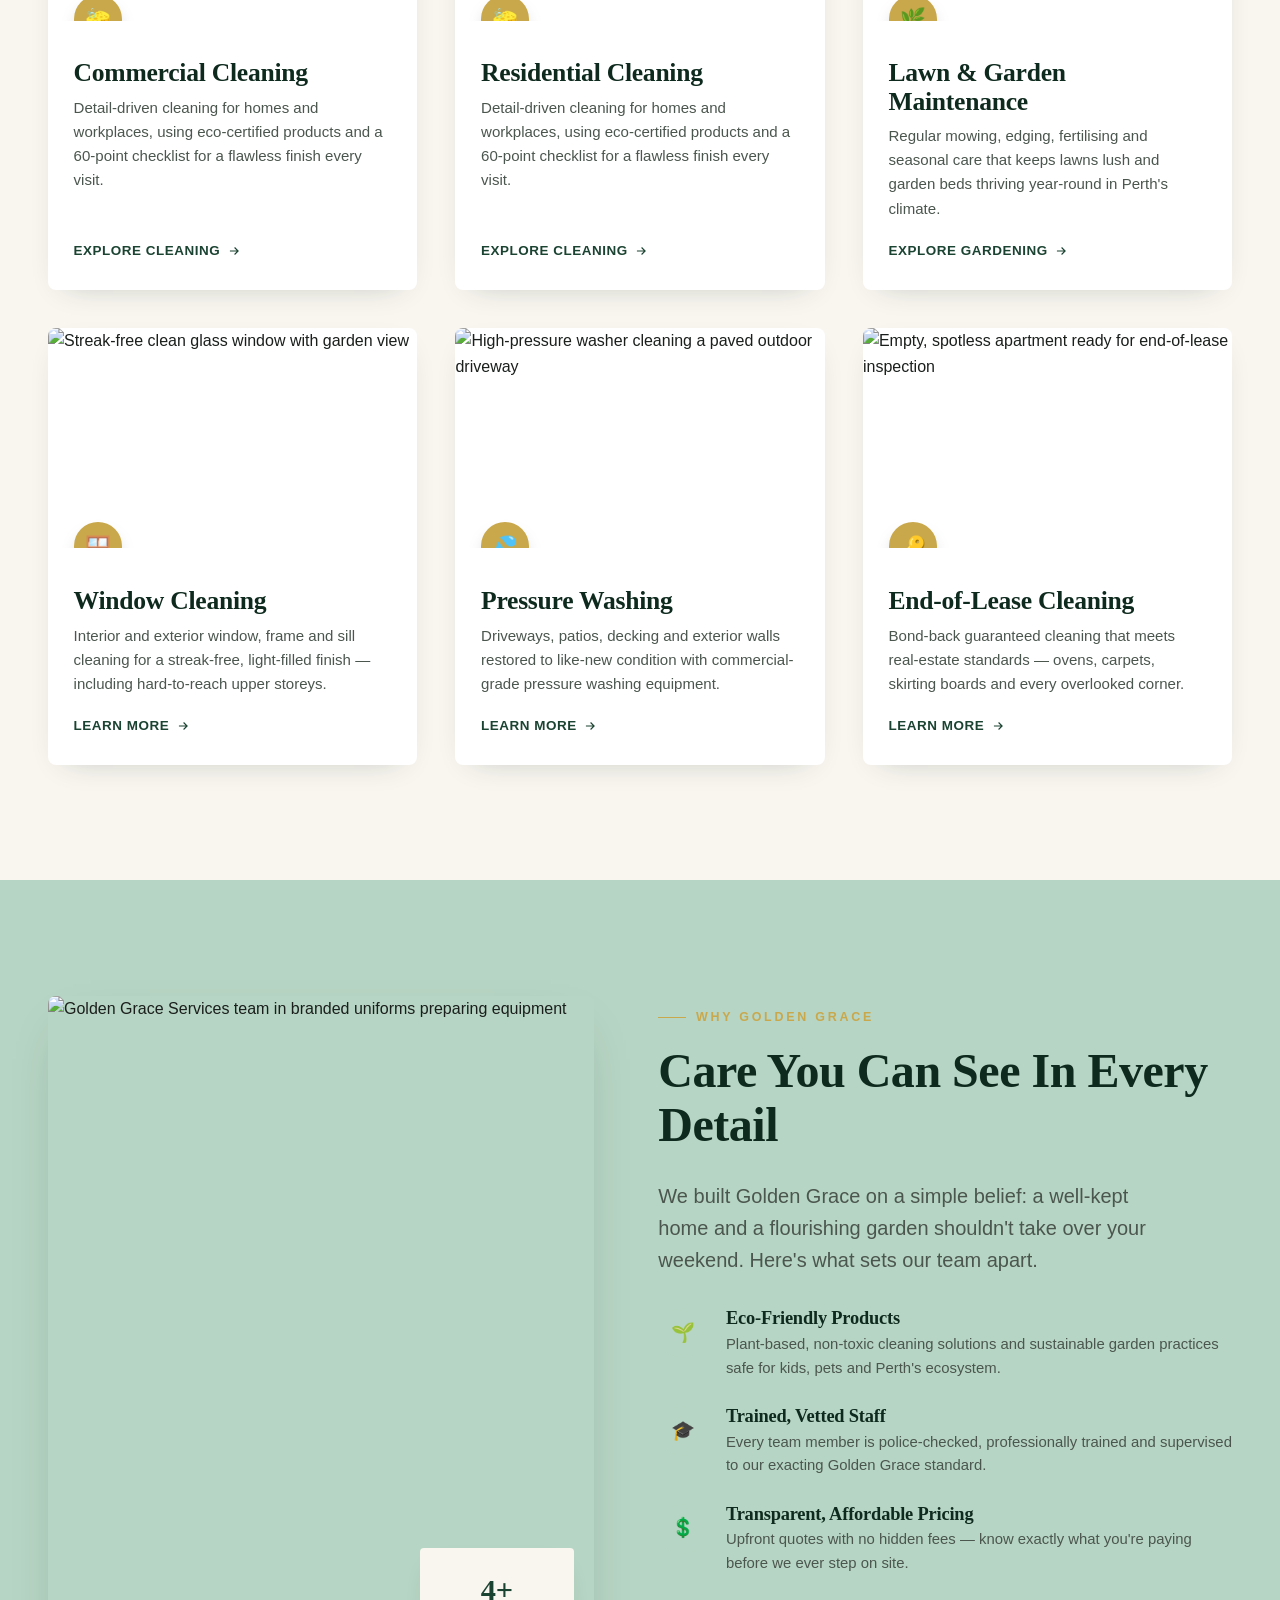
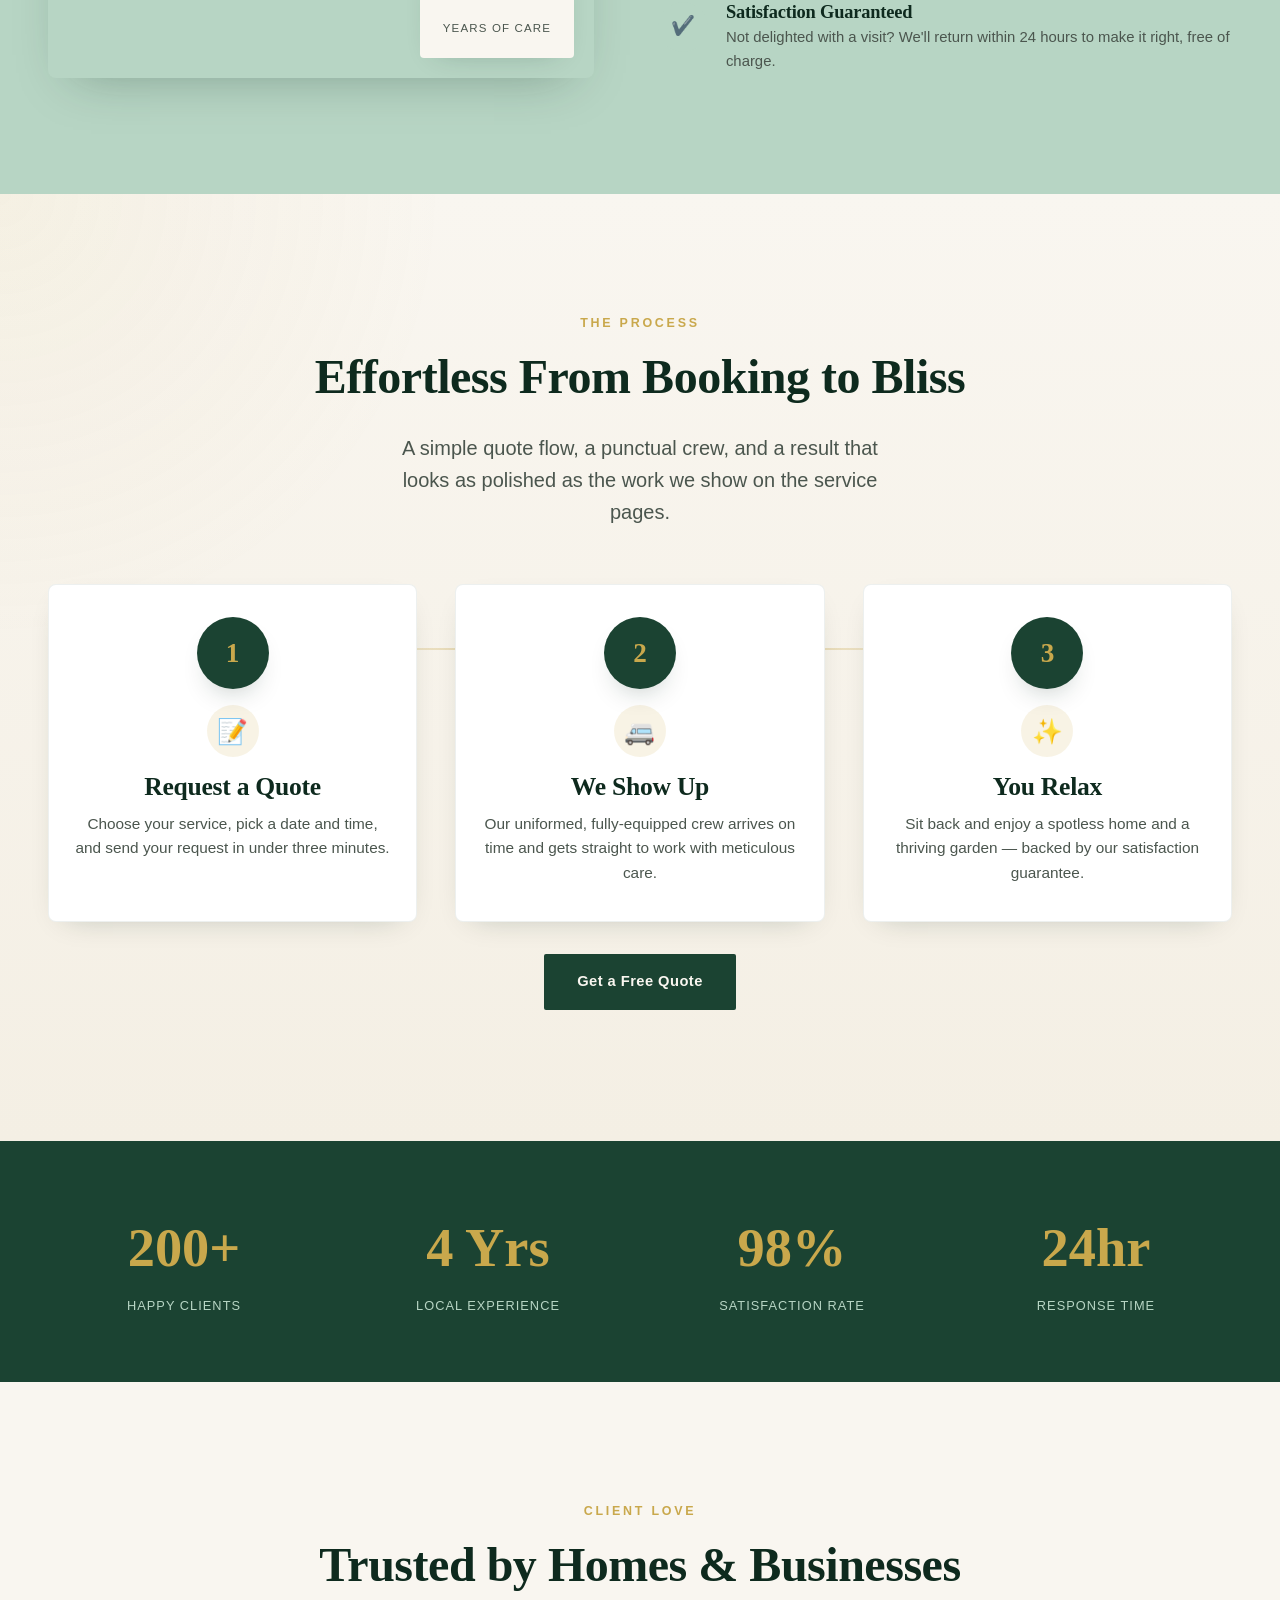
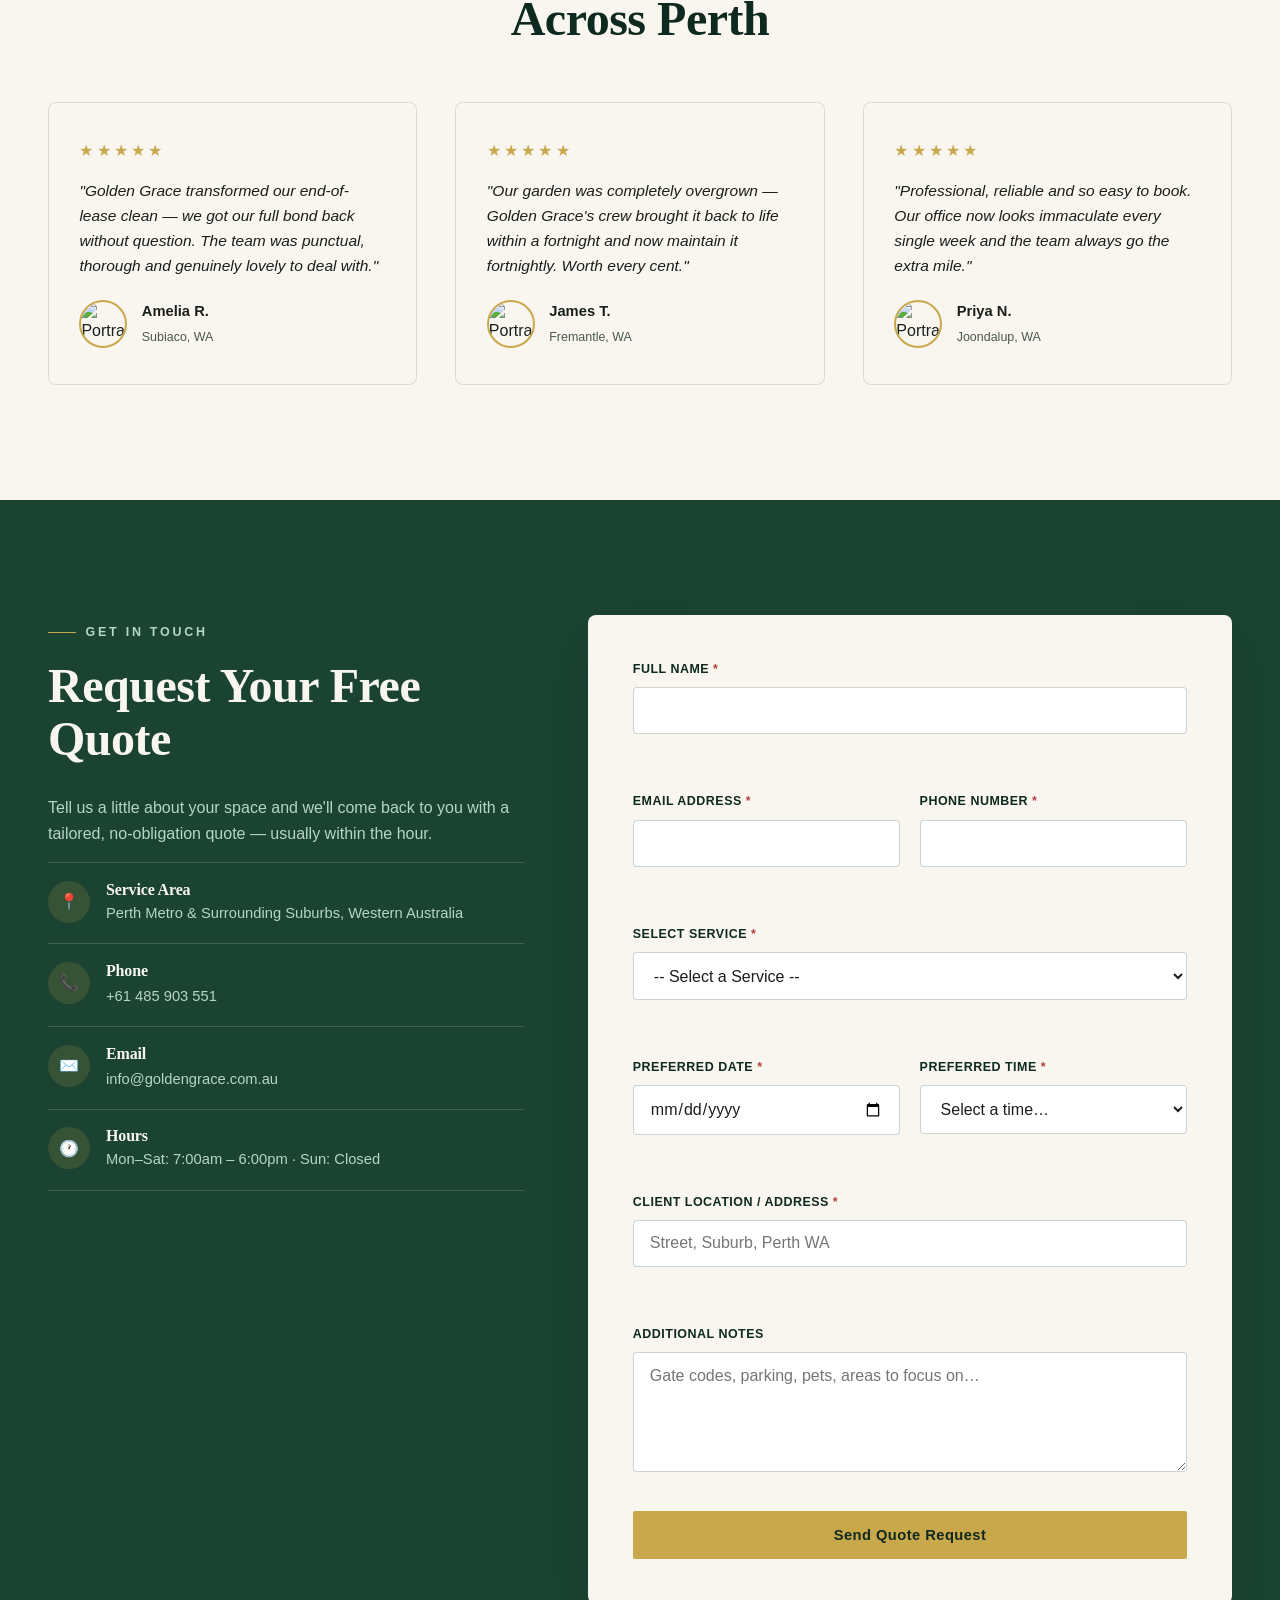
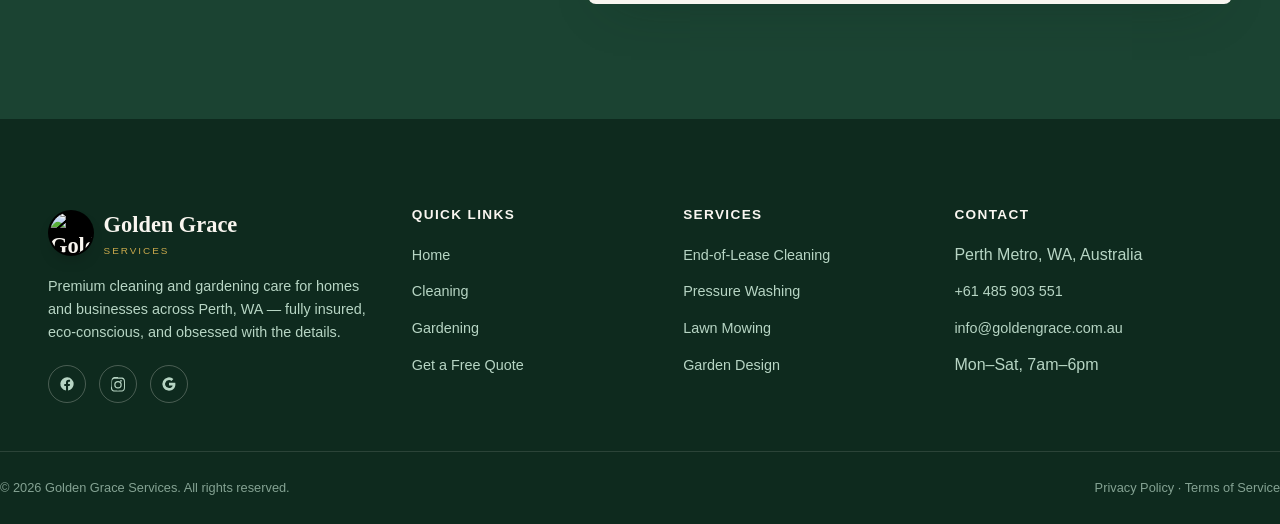
==== commit 0831cf93: "Add files via upload" ====
--- a/index.html
+++ b/index.html
@@ -68,11 +68,11 @@
 
   <!-- ============================== HERO ============================== -->
   <section class="hero" id="hero">
-    <div class="hero-bg" style="background-image:url('https://images.unsplash.com/photo-1558904541-efa843a96f01?auto=format&fit=crop&w=1920&q=80')" role="img" aria-label="Beautifully manicured garden beside a sparkling clean modern home"></div>
+    <div class="hero-bg" style="background-image:url('Photo/Cleaning.jpg')" role="img" aria-label="Beautifully manicured garden beside a sparkling clean modern home"></div>
     <div class="hero-overlay"></div>
     <div class="container hero-content">
       <p class="hero-eyebrow">Perth, Western Australia · Trusted Local Care</p>
-      <h1 class="hero-title">Your Home Deserves to Shine — Inside and Out</h1>
+      <h1 class="hero-title">Commercial Cleaning & Garden Maintenance Services</h1>
       <p class="hero-sub">Golden Grace Services brings together Perth's most meticulous cleaners and most attentive gardeners — one trusted team for a home that always looks its best, inside and out.</p>
       <div class="hero-actions">
         <a href="#services" class="btn btn-outline">Our Services</a>
@@ -105,11 +105,11 @@
 
         <article class="service-card">
           <div class="card-media">
-            <img src="https://images.unsplash.com/photo-1581578731548-c64695cc6952?auto=format&fit=crop&w=800&q=80" alt="Bright, sparkling clean modern kitchen with polished countertops" loading="lazy" width="800" height="600">
+            <img src="Photo/Building.jpg" alt="Bright, sparkling clean modern kitchen with polished countertops" loading="lazy" width="800" height="600">
             <span class="card-icon" aria-hidden="true">🧽</span>
           </div>
           <div class="card-body">
-            <h3>Residential &amp; Commercial Cleaning</h3>
+            <h3>Commercial Cleaning</h3>
             <p>Detail-driven cleaning for homes and workplaces, using eco-certified products and a 60-point checklist for a flawless finish every visit.</p>
             <a href="services-cleaning.html" class="card-link">Explore Cleaning <svg viewBox="0 0 24 24" fill="none" stroke="currentColor" stroke-width="2"><path d="M5 12h14M13 6l6 6-6 6"/></svg></a>
           </div>
@@ -117,7 +117,19 @@
 
         <article class="service-card">
           <div class="card-media">
-            <img src="https://images.unsplash.com/photo-1592417817098-8fd3d9eb14a5?auto=format&fit=crop&w=800&q=80" alt="Freshly mowed striped lawn in a manicured Perth garden" loading="lazy" width="800" height="600">
+            <img src="Photo/foyer.jpg" alt="Bright, sparkling clean modern kitchen with polished countertops" loading="lazy" width="800" height="600">
+            <span class="card-icon" aria-hidden="true">🧽</span>
+          </div>
+          <div class="card-body">
+            <h3>Residential Cleaning</h3>
+            <p>Detail-driven cleaning for homes and workplaces, using eco-certified products and a 60-point checklist for a flawless finish every visit.</p>
+            <a href="services-cleaning.html" class="card-link">Explore Cleaning <svg viewBox="0 0 24 24" fill="none" stroke="currentColor" stroke-width="2"><path d="M5 12h14M13 6l6 6-6 6"/></svg></a>
+          </div>
+        </article>
+
+        <article class="service-card">
+          <div class="card-media">
+            <img src="Photo/Lawn.jpg" alt="Freshly mowed striped lawn in a manicured Perth garden" loading="lazy" width="800" height="600">
             <span class="card-icon" aria-hidden="true">🌿</span>
           </div>
           <div class="card-body">
@@ -141,7 +153,7 @@
 
         <article class="service-card">
           <div class="card-media">
-            <img src="https://images.unsplash.com/photo-1621905251918-48416bd8575a?auto=format&fit=crop&w=800&q=80" alt="High-pressure washer cleaning a paved outdoor driveway" loading="lazy" width="800" height="600">
+            <img src="Photo/PressureWashing.jpg" alt="High-pressure washer cleaning a paved outdoor driveway" loading="lazy" width="800" height="600">
             <span class="card-icon" aria-hidden="true">💦</span>
           </div>
           <div class="card-body">
@@ -162,19 +174,6 @@
             <a href="services-cleaning.html#end-of-lease" class="card-link">Learn More <svg viewBox="0 0 24 24" fill="none" stroke="currentColor" stroke-width="2"><path d="M5 12h14M13 6l6 6-6 6"/></svg></a>
           </div>
         </article>
-
-        <article class="service-card">
-          <div class="card-media">
-            <img src="https://images.unsplash.com/photo-1416879595882-3373a0480b5b?auto=format&fit=crop&w=800&q=80" alt="Elegantly designed garden with curated plant beds and pathway" loading="lazy" width="800" height="600">
-            <span class="card-icon" aria-hidden="true">🌸</span>
-          </div>
-          <div class="card-body">
-            <h3>Garden Design</h3>
-            <p>Bespoke garden concepts and plantings tailored to your space, climate and lifestyle, designed by our in-house horticulture team.</p>
-            <a href="services-gardening.html#garden-design" class="card-link">Learn More <svg viewBox="0 0 24 24" fill="none" stroke="currentColor" stroke-width="2"><path d="M5 12h14M13 6l6 6-6 6"/></svg></a>
-          </div>
-        </article>
-
       </div>
     </div>
   </section>
--- a/css/style.css
+++ b/css/style.css
@@ -0,0 +1,987 @@
+/* ==========================================================================
+   Golden Grace Services — Stylesheet
+   Forest Green #1B4332 · Warm White #F9F6F0 · Sage #B7D5C4 · Gold #C9A84C
+   ========================================================================== */
+
+:root{
+  --forest: #1B4332;
+  --forest-deep: #0E2A1E;
+  --warm-white: #F9F6F0;
+  --sage: #B7D5C4;
+  --sage-deep: #8FB7A0;
+  --gold: #C9A84C;
+  --gold-light: #E4CE8E;
+  --ink: #1A1F1C;
+  --ink-soft: #4B564E;
+  --line: rgba(27,67,50,0.14);
+  --white: #FFFFFF;
+
+  --font-display: "Playfair Display", Georgia, serif;
+  --font-body: "Inter", -apple-system, BlinkMacSystemFont, sans-serif;
+
+  --container: 1280px;
+  --gap: clamp(1.25rem, 3vw, 2.5rem);
+  --radius: 4px;
+  --radius-lg: 8px;
+  --ease: cubic-bezier(.22,.61,.36,1);
+  --shadow-soft: 0 20px 50px -25px rgba(14,42,30,0.35);
+  --shadow-card: 0 10px 30px -18px rgba(14,42,30,0.30);
+}
+
+*,*::before,*::after{box-sizing:border-box;}
+html{scroll-behavior:smooth;}
+@media (prefers-reduced-motion: reduce){
+  html{scroll-behavior:auto;}
+  *,*::before,*::after{animation-duration:0.001ms !important;animation-iteration-count:1 !important;transition-duration:0.001ms !important;scroll-behavior:auto !important;}
+}
+
+body{
+  margin:0;
+  font-family:var(--font-body);
+  color:var(--ink);
+  background:var(--warm-white);
+  line-height:1.6;
+  -webkit-font-smoothing:antialiased;
+}
+
+img{max-width:100%;display:block;}
+a{color:inherit;text-decoration:none;}
+ul{list-style:none;margin:0;padding:0;}
+button{font-family:inherit;cursor:pointer;}
+input,select,textarea{font-family:inherit;font-size:1rem;}
+
+:focus-visible{
+  outline:2px solid var(--gold);
+  outline-offset:3px;
+}
+
+.container{
+  width:100%;
+  max-width:var(--container);
+  margin-inline:auto;
+  padding-inline:clamp(1.25rem,5vw,3rem);
+}
+
+.skip-link{
+  position:absolute;left:-999px;top:auto;
+  background:var(--forest);color:var(--warm-white);
+  padding:.8rem 1.2rem;z-index:1000;border-radius:var(--radius);
+}
+.skip-link:focus{left:1rem;top:1rem;}
+
+.eyebrow{
+  display:inline-flex;align-items:center;gap:.6rem;
+  font-family:var(--font-body);
+  font-size:.78rem;
+  letter-spacing:.22em;
+  text-transform:uppercase;
+  color:var(--gold);
+  font-weight:600;
+  margin-bottom:1rem;
+}
+.eyebrow::before{
+  content:"";
+  width:28px;height:1px;
+  background:var(--gold);
+}
+
+h1,h2,h3,h4{
+  font-family:var(--font-display);
+  font-weight:700;
+  color:var(--forest-deep);
+  line-height:1.12;
+  margin:0 0 .6em;
+  letter-spacing:-0.01em;
+}
+h1{font-size:clamp(2.4rem,6vw,4.6rem);}
+h2{font-size:clamp(1.9rem,4vw,3rem);}
+h3{font-size:clamp(1.25rem,2.2vw,1.6rem);}
+p{margin:0 0 1em;color:var(--ink-soft);}
+.lede{font-size:clamp(1.05rem,1.6vw,1.25rem);max-width:46ch;}
+
+.section{padding:clamp(4rem,9vw,7.5rem) 0;}
+.section--tight{padding:clamp(2.5rem,5vw,4rem) 0;}
+.section--forest{background:var(--forest);color:var(--sage);}
+.section--forest h2,.section--forest h3{color:var(--warm-white);}
+.section--forest p{color:var(--sage);}
+.section--sage{background:var(--sage);}
+.section--cream{background:var(--warm-white);}
+
+.divider-sprig{
+  display:flex;align-items:center;justify-content:center;
+  margin:0 auto 2.5rem;
+  width:64px;
+}
+
+/* ---------- Buttons ---------- */
+.btn{
+  display:inline-flex;align-items:center;justify-content:center;gap:.55rem;
+  padding:.95rem 2rem;
+  font-size:.92rem;
+  font-weight:600;
+  letter-spacing:.03em;
+  border-radius:2px;
+  border:1px solid transparent;
+  transition:transform .35s var(--ease),box-shadow .35s var(--ease),background .3s ease,color .3s ease,border-color .3s ease;
+  white-space:nowrap;
+}
+.btn-gold{
+  background:var(--gold);
+  color:var(--forest-deep);
+}
+.btn-gold:hover,.btn-gold:focus-visible{
+  background:var(--gold-light);
+  transform:translateY(-3px);
+  box-shadow:var(--shadow-soft);
+}
+.btn-outline{
+  background:transparent;
+  border-color:rgba(249,246,240,0.6);
+  color:var(--warm-white);
+}
+.btn-outline:hover,.btn-outline:focus-visible{
+  background:rgba(249,246,240,0.12);
+  border-color:var(--warm-white);
+  transform:translateY(-3px);
+}
+.btn-forest{
+  background:var(--forest);
+  color:var(--warm-white);
+}
+.btn-forest:hover,.btn-forest:focus-visible{
+  background:var(--forest-deep);
+  transform:translateY(-3px);
+  box-shadow:var(--shadow-soft);
+}
+.btn-block{width:100%;}
+.btn[disabled]{opacity:.6;cursor:not-allowed;transform:none !important;}
+
+/* ==========================================================================
+   Navigation
+   ========================================================================== */
+.site-header{
+  position:fixed;top:0;left:0;right:0;
+  z-index:900;
+  background:transparent;
+  transition:background .4s var(--ease),box-shadow .4s var(--ease),padding .4s var(--ease);
+  padding-block:1.6rem;
+}
+.site-header.is-scrolled{
+  background:rgba(249,246,240,0.92);
+  backdrop-filter:blur(10px);
+  box-shadow:0 6px 30px -18px rgba(14,42,30,.35);
+  padding-block:.8rem;
+}
+.nav-inner{
+  display:flex;align-items:center;justify-content:space-between;gap:1.5rem;
+}
+.brand{
+  display:flex;align-items:center;gap:.6rem;
+  font-family:var(--font-display);
+  font-size:1.4rem;
+  font-weight:700;
+  color:var(--gold);
+  transition:color .4s ease;
+}
+.is-scrolled .brand{color:var(--gold);}
+.brand-mark{
+  width:46px;
+  height:46px;
+  flex-shrink:0;
+  object-fit:cover;
+  border-radius:50%;
+  background:#000;
+  padding:2px;
+  box-shadow:0 8px 18px -10px rgba(0,0,0,.45);
+}
+.brand .brand-sub{
+  display:block;font-family:var(--font-body);font-size:.62rem;
+  letter-spacing:.2em;text-transform:uppercase;font-weight:500;
+  color:var(--gold);
+}
+.nav-links .nav-cta{
+  color:var(--forest-deep) !important;
+  font-weight:700;
+  min-width:160px;
+  background:var(--gold) !important;
+  border-color:var(--gold) !important;
+  text-shadow:none;
+}
+.nav-links .nav-cta:hover,
+.nav-links .nav-cta:focus-visible{
+  color:var(--forest-deep) !important;
+  background:var(--gold-light) !important;
+  border-color:var(--gold-light) !important;
+}
+
+.nav-links{
+  display:flex;align-items:center;gap:2.1rem;
+}
+.nav-links a{
+  font-size:.9rem;font-weight:500;letter-spacing:.02em;
+  color:var(--warm-white);
+  position:relative;
+  padding-block:.3rem;
+  transition:color .4s ease;
+}
+.is-scrolled .nav-links a{color:var(--forest-deep);}
+.nav-links a:not(.btn)::after{
+  content:"";position:absolute;left:0;bottom:0;
+  width:0;height:1px;background:var(--gold);
+  transition:width .3s var(--ease);
+}
+.nav-links a:not(.btn):hover::after,
+.nav-links a.is-active:not(.btn)::after{width:100%;}
+.nav-links a.is-active{color:var(--gold) !important;}
+
+.nav-cta{margin-left:.4rem;}
+
+.hamburger{
+  display:none;
+  flex-direction:column;justify-content:center;gap:5px;
+  width:42px;height:42px;
+  background:transparent;border:1px solid currentColor;
+  border-radius:2px;
+  color:var(--warm-white);
+  transition:color .4s ease;
+}
+.is-scrolled .hamburger{color:var(--forest-deep);}
+.hamburger span{
+  display:block;width:18px;height:1.5px;margin-inline:auto;
+  background:currentColor;
+  transition:transform .35s var(--ease),opacity .35s var(--ease);
+}
+.hamburger.is-open span:nth-child(1){transform:translateY(6.5px) rotate(45deg);}
+.hamburger.is-open span:nth-child(2){opacity:0;}
+.hamburger.is-open span:nth-child(3){transform:translateY(-6.5px) rotate(-45deg);}
+
+@media (max-width: 860px){
+  .nav-links{
+    position:fixed;top:0;right:0;
+    height:100vh;width:min(78vw,360px);
+    background:var(--forest-deep);
+    flex-direction:column;
+    align-items:flex-start;
+    justify-content:flex-start;
+    padding:6.5rem 2.2rem 2rem;
+    gap:1.6rem;
+    transform:translateX(100%);
+    transition:transform .45s var(--ease);
+  }
+  .nav-links.is-open{transform:translateX(0);}
+  .nav-links a{color:var(--warm-white) !important;font-size:1.05rem;}
+  .nav-cta{margin-left:0;margin-top:.5rem;}
+  .hamburger{display:flex;}
+}
+
+/* ==========================================================================
+   Hero
+   ========================================================================== */
+.hero{
+  position:relative;
+  min-height:100vh;
+  display:flex;align-items:flex-end;
+  color:var(--warm-white);
+  overflow:hidden;
+}
+.hero-bg{
+  position:absolute;inset:0;
+  background-size:cover;background-position:center;
+  transform:scale(1.06);
+}
+.hero-overlay{
+  position:absolute;inset:0;
+  background:
+    linear-gradient(180deg, rgba(14,42,30,.55) 0%, rgba(14,42,30,.45) 40%, rgba(14,42,30,.92) 100%);
+}
+.hero-content{
+  position:relative;z-index:2;
+  padding-block:clamp(6rem,14vw,9rem) clamp(3.5rem,8vw,6rem);
+  max-width:880px;
+}
+.hero-eyebrow{
+  display:flex;align-items:center;gap:.7rem;
+  font-size:.8rem;letter-spacing:.25em;text-transform:uppercase;
+  color:var(--gold-light);font-weight:600;margin-bottom:1.4rem;
+  opacity:0;
+}
+.hero-title{
+  margin-bottom:.7em;
+  color:var(--warm-white);
+}
+.hero-title .word{
+  display:inline-block;
+  opacity:0;
+  transform:translateY(28px);
+  filter:blur(6px);
+}
+.hero-sub{
+  font-size:clamp(1.05rem,1.8vw,1.3rem);
+  color:var(--sage);
+  max-width:54ch;
+  margin-bottom:2.2rem;
+  opacity:0;
+}
+.hero-actions{
+  display:flex;flex-wrap:wrap;gap:1rem;
+  opacity:0;
+}
+.hero.is-loaded .hero-eyebrow,
+.hero.is-loaded .hero-sub,
+.hero.is-loaded .hero-actions{
+  animation:fadeUp .9s var(--ease) forwards;
+}
+.hero.is-loaded .hero-sub{animation-delay:.5s;}
+.hero.is-loaded .hero-actions{animation-delay:.7s;}
+.hero.is-loaded .hero-title .word{
+  animation:wordReveal .85s var(--ease) forwards;
+}
+@keyframes wordReveal{to{opacity:1;transform:translateY(0);filter:blur(0);}}
+@keyframes fadeUp{from{opacity:0;transform:translateY(16px);}to{opacity:1;transform:translateY(0);}}
+
+.scroll-cue{
+  position:absolute;left:50%;bottom:1.8rem;
+  transform:translateX(-50%);
+  z-index:2;
+  display:flex;flex-direction:column;align-items:center;gap:.5rem;
+  color:var(--sage);
+  font-size:.7rem;letter-spacing:.2em;text-transform:uppercase;
+}
+.scroll-cue .line{width:1px;height:38px;background:linear-gradient(var(--gold),transparent);animation:scrollLine 2s ease-in-out infinite;}
+@keyframes scrollLine{0%{opacity:.2;}50%{opacity:1;}100%{opacity:.2;}}
+
+/* Page header (interior pages) */
+.page-hero{
+  position:relative;
+  padding:clamp(8.5rem,18vw,12rem) 0 clamp(3.5rem,7vw,5rem);
+  color:var(--warm-white);
+  background-size:cover;background-position:center;
+}
+.page-hero::before{
+  content:"";position:absolute;inset:0;
+  background:linear-gradient(180deg, rgba(14,42,30,.78), rgba(14,42,30,.88));
+}
+.page-hero .container{position:relative;z-index:2;}
+.page-hero h1{color:var(--warm-white);margin-bottom:.5rem;}
+.breadcrumb{
+  font-size:.8rem;letter-spacing:.1em;text-transform:uppercase;
+  color:var(--sage);margin-bottom:1rem;display:flex;gap:.5rem;align-items:center;
+}
+.breadcrumb a{color:var(--gold-light);}
+.breadcrumb a:hover{text-decoration:underline;}
+
+/* ==========================================================================
+   Trust bar
+   ========================================================================== */
+.trust-bar{
+  background:var(--forest-deep);
+  color:var(--sage);
+  padding:1.1rem 0;
+  overflow:hidden;
+}
+.trust-track{
+  display:flex;align-items:center;justify-content:center;flex-wrap:wrap;
+  gap:.6rem 1rem;
+  font-size:.82rem;
+  letter-spacing:.04em;
+  text-align:center;
+}
+.trust-track span{
+  display:inline-flex;align-items:center;gap:.5rem;
+  color:var(--warm-white);
+  font-weight:500;
+}
+.trust-track .dot{color:var(--gold);}
+
+/* ==========================================================================
+   Section heads
+   ========================================================================== */
+.section-head{
+  max-width:680px;
+  margin-bottom:clamp(2.4rem,5vw,3.5rem);
+}
+.section-head.center{margin-inline:auto;text-align:center;}
+.section-head.center .eyebrow{justify-content:center;}
+.section-head.center .eyebrow::before{display:none;}
+.section-head.split{
+  display:flex;justify-content:space-between;align-items:flex-end;gap:2rem;
+  max-width:none;
+}
+
+/* ==========================================================================
+   Services grid
+   ========================================================================== */
+.services-grid{
+  display:grid;
+  grid-template-columns:repeat(3,1fr);
+  gap:var(--gap);
+}
+.service-card{
+  position:relative;
+  background:var(--white);
+  border-radius:var(--radius-lg);
+  overflow:hidden;
+  box-shadow:var(--shadow-card);
+  display:flex;flex-direction:column;
+  transition:transform .5s var(--ease),box-shadow .5s var(--ease);
+}
+.service-card:hover{
+  transform:translateY(-10px);
+  box-shadow:0 30px 60px -25px rgba(14,42,30,.45);
+}
+.service-card .card-media{
+  position:relative;height:220px;overflow:hidden;
+}
+.service-card .card-media img{
+  width:100%;height:100%;object-fit:cover;
+  transition:transform .8s var(--ease);
+}
+.service-card:hover .card-media img{transform:scale(1.08);}
+.service-card .card-icon{
+  position:absolute;bottom:-22px;left:1.6rem;
+  width:48px;height:48px;border-radius:50%;
+  background:var(--gold);
+  display:flex;align-items:center;justify-content:center;
+  font-size:1.3rem;
+  box-shadow:0 10px 20px -8px rgba(0,0,0,.4);
+}
+.service-card .card-body{
+  padding:2.4rem 1.6rem 1.8rem;
+  flex:1;display:flex;flex-direction:column;
+}
+.service-card h3{margin-bottom:.5rem;}
+.service-card p{font-size:.94rem;margin-bottom:1.2rem;flex:1;}
+.card-link{
+  font-size:.84rem;font-weight:600;letter-spacing:.04em;text-transform:uppercase;
+  color:var(--forest);
+  display:inline-flex;align-items:center;gap:.4rem;
+}
+.card-link svg{width:14px;height:14px;transition:transform .3s var(--ease);}
+.service-card:hover .card-link svg{transform:translateX(5px);}
+
+@media (max-width:1024px){
+  .services-grid{grid-template-columns:repeat(2,1fr);}
+}
+@media (max-width:600px){
+  .services-grid{grid-template-columns:1fr;}
+}
+
+/* ==========================================================================
+   Why choose us
+   ========================================================================== */
+.why-grid{
+  display:grid;
+  grid-template-columns:1fr 1.05fr;
+  gap:clamp(2rem,5vw,4.5rem);
+  align-items:center;
+}
+.why-media{
+  position:relative;
+  border-radius:var(--radius-lg);
+  overflow:hidden;
+  box-shadow:var(--shadow-soft);
+}
+.why-media img{height:100%;width:100%;object-fit:cover;aspect-ratio:4/5;}
+.why-badge{
+  position:absolute;bottom:1.3rem;right:1.3rem;
+  background:var(--warm-white);
+  border-radius:var(--radius);
+  padding:1.1rem 1.4rem;
+  box-shadow:var(--shadow-card);
+  text-align:center;
+}
+.why-badge strong{
+  display:block;font-family:var(--font-display);font-size:1.9rem;color:var(--forest);
+}
+.why-badge span{font-size:.72rem;letter-spacing:.1em;text-transform:uppercase;color:var(--ink-soft);}
+
+.why-list{display:grid;gap:1.6rem;margin-top:2rem;}
+.why-item{display:flex;gap:1.1rem;align-items:flex-start;}
+.why-item .icon{
+  flex-shrink:0;width:50px;height:50px;border-radius:50%;
+  background:var(--sage);
+  display:flex;align-items:center;justify-content:center;
+  font-size:1.2rem;color:var(--forest-deep);
+}
+.why-item h3{margin-bottom:.25rem;font-size:1.15rem;}
+.why-item p{margin:0;font-size:.93rem;}
+
+@media (max-width:900px){
+  .why-grid{grid-template-columns:1fr;}
+}
+
+/* ==========================================================================
+   How it works
+   ========================================================================== */
+#how-it-works {
+  background:
+    radial-gradient(circle at top left, rgba(201,168,76,.08), transparent 28%),
+    linear-gradient(180deg, rgba(249,246,240,1) 0%, rgba(244,239,228,1) 100%);
+}
+.process-grid{
+  display:grid;
+  grid-template-columns:repeat(3,1fr);
+  gap:var(--gap);
+  position:relative;
+}
+.process-grid::before{
+  content:"";
+  position:absolute;
+  top:64px;
+  left:calc(16.666% + 32px);
+  right:calc(16.666% + 32px);
+  height:2px;
+  background:linear-gradient(90deg, transparent, rgba(201,168,76,.65), transparent);
+}
+.process-card{
+  background:var(--white);
+  border:1px solid rgba(27,67,50,.08);
+  border-radius:var(--radius-lg);
+  box-shadow:var(--shadow-card);
+  padding:2rem 1.5rem 2.25rem;
+  text-align:center;
+  position:relative;
+}
+.process-number{
+  width:72px;height:72px;
+  margin:0 auto 1rem;
+  border-radius:50%;
+  display:flex;align-items:center;justify-content:center;
+  background:var(--forest);
+  color:var(--gold);
+  font-family:var(--font-display);
+  font-size:1.7rem;
+  font-weight:700;
+  box-shadow:0 14px 30px -18px rgba(14,42,30,.45);
+  position:relative;
+  z-index:1;
+}
+.process-icon{
+  width:52px;height:52px;margin:0 auto 1rem;
+  border-radius:50%;
+  display:flex;align-items:center;justify-content:center;
+  background:rgba(201,168,76,.14);
+  font-size:1.55rem;
+}
+.process-card h3{margin-bottom:.6rem;}
+.process-card p{margin:0;color:var(--ink-soft);font-size:.96rem;}
+
+@media (max-width: 900px){
+  .process-grid{grid-template-columns:1fr;}
+  .process-grid::before{display:none;}
+}
+
+/* ==========================================================================
+   Testimonials
+   ========================================================================== */
+.testi-grid{
+  display:grid;
+  grid-template-columns:repeat(3,1fr);
+  gap:var(--gap);
+}
+.testi-card{
+  background:var(--warm-white);
+  border:1px solid var(--line);
+  border-radius:var(--radius-lg);
+  padding:2.2rem 1.9rem;
+  transition:transform .4s var(--ease),box-shadow .4s var(--ease);
+}
+.testi-card:hover{
+  transform:translateY(-8px);
+  box-shadow:var(--shadow-card);
+}
+.stars{color:var(--gold);letter-spacing:.2em;font-size:1rem;margin-bottom:1rem;}
+.testi-card p{font-style:italic;color:var(--ink);font-size:.97rem;}
+.testi-person{
+  display:flex;align-items:center;gap:.9rem;margin-top:1.3rem;
+}
+.testi-person img{
+  width:48px;height:48px;border-radius:50%;object-fit:cover;
+  border:2px solid var(--gold);
+}
+.testi-person strong{display:block;font-size:.92rem;}
+.testi-person span{font-size:.78rem;color:var(--ink-soft);}
+
+@media (max-width:1024px){.testi-grid{grid-template-columns:1fr;}}
+
+/* ==========================================================================
+   Counters
+   ========================================================================== */
+.stats-grid{
+  display:grid;grid-template-columns:repeat(4,1fr);gap:2rem;
+  text-align:center;
+}
+.stat strong{
+  display:block;
+  font-family:var(--font-display);
+  font-size:clamp(2.2rem,4.5vw,3.4rem);
+  color:var(--gold);
+}
+.stat span{font-size:.8rem;letter-spacing:.08em;text-transform:uppercase;color:var(--sage);}
+@media (max-width:760px){.stats-grid{grid-template-columns:repeat(2,1fr);row-gap:2.5rem;}}
+
+/* ==========================================================================
+   Contact / Forms
+   ========================================================================== */
+.contact-grid{
+  display:grid;
+  grid-template-columns:.85fr 1.15fr;
+  gap:clamp(2.5rem,5vw,5rem);
+}
+.contact-info{color:var(--warm-white);}
+.contact-info .info-row{
+  display:flex;gap:1rem;align-items:flex-start;
+  padding-block:1.1rem;
+  border-bottom:1px solid rgba(249,246,240,.16);
+}
+.contact-info .info-row:first-of-type{border-top:1px solid rgba(249,246,240,.16);}
+.contact-info .info-row .icon{
+  width:42px;height:42px;border-radius:50%;
+  background:rgba(201,168,76,.16);
+  color:var(--gold);
+  display:flex;align-items:center;justify-content:center;flex-shrink:0;
+}
+.contact-info .info-row h3{color:var(--warm-white);font-size:1rem;margin-bottom:.2rem;}
+.contact-info .info-row p, .contact-info .info-row a{margin:0;color:var(--sage);font-size:.92rem;}
+.contact-info .info-row a:hover{color:var(--gold-light);}
+
+.form-card{
+  background:var(--warm-white);
+  border-radius:var(--radius-lg);
+  padding:clamp(1.8rem,4vw,2.8rem);
+  box-shadow:var(--shadow-soft);
+}
+.form-grid{display:grid;grid-template-columns:1fr 1fr;gap:1.2rem;}
+.form-grid .full{grid-column:1/-1;}
+.field{display:flex;flex-direction:column;gap:.45rem;margin-bottom:1.2rem;}
+.field label{
+  font-size:.78rem;font-weight:600;letter-spacing:.04em;text-transform:uppercase;
+  color:var(--forest-deep);
+}
+.field input,.field select,.field textarea{
+  border:1px solid rgba(27,67,50,.22);
+  border-radius:var(--radius);
+  padding:.85rem 1rem;
+  background:var(--white);
+  color:var(--ink);
+  transition:border-color .25s ease,box-shadow .25s ease;
+}
+.field input:focus,.field select:focus,.field textarea:focus{
+  border-color:var(--gold);
+  box-shadow:0 0 0 3px rgba(201,168,76,.22);
+  outline:none;
+}
+.field textarea{resize:vertical;min-height:120px;}
+.field.has-error input,.field.has-error select,.field.has-error textarea{
+  border-color:#B3413B;
+}
+.error-msg{
+  font-size:.78rem;color:#B3413B;min-height:1em;
+}
+.required{color:#B3413B;}
+
+.form-success{
+  display:none;
+  align-items:center;gap:.8rem;
+  background:rgba(183,213,196,.5);
+  border:1px solid var(--sage-deep);
+  color:var(--forest-deep);
+  border-radius:var(--radius);
+  padding:1rem 1.2rem;
+  margin-bottom:1.4rem;
+  font-size:.92rem;font-weight:500;
+}
+.form-success.is-visible{display:flex;}
+
+/* ==========================================================================
+   Footer
+   ========================================================================== */
+.site-footer{
+  background:var(--forest-deep);
+  color:var(--sage);
+  padding-top:clamp(3.5rem,7vw,5.5rem);
+}
+.footer-grid{
+  display:grid;
+  grid-template-columns:1.4fr 1fr 1fr 1.2fr;
+  gap:2.5rem;
+  padding-bottom:3rem;
+  border-bottom:1px solid rgba(249,246,240,.12);
+}
+.footer-brand .brand{color:var(--warm-white);margin-bottom:1rem;}
+.footer-grid p{color:var(--sage);font-size:.9rem;}
+.footer-col h4{
+  color:var(--warm-white);font-family:var(--font-body);font-size:.85rem;
+  letter-spacing:.1em;text-transform:uppercase;margin-bottom:1.2rem;
+}
+.footer-col ul{display:grid;gap:.7rem;}
+.footer-col a{font-size:.9rem;color:var(--sage);transition:color .25s ease;}
+.footer-col a:hover{color:var(--gold);}
+.social-row{display:flex;gap:.8rem;margin-top:1.3rem;}
+.social-row a{
+  width:38px;height:38px;border-radius:50%;
+  border:1px solid rgba(249,246,240,.25);
+  display:flex;align-items:center;justify-content:center;
+  transition:background .3s ease,border-color .3s ease;
+}
+.social-row a:hover{background:var(--gold);border-color:var(--gold);color:var(--forest-deep);}
+.footer-bottom{
+  display:flex;justify-content:space-between;align-items:center;flex-wrap:wrap;gap:1rem;
+  padding:1.6rem 0;
+  font-size:.8rem;color:rgba(183,213,196,.7);
+}
+.footer-bottom a{color:rgba(183,213,196,.7);}
+.footer-bottom a:hover{color:var(--gold);}
+
+@media (max-width:900px){
+  .footer-grid{grid-template-columns:1fr 1fr;}
+}
+@media (max-width:560px){
+  .footer-grid{grid-template-columns:1fr;}
+  .contact-grid{grid-template-columns:1fr;}
+  .form-grid{grid-template-columns:1fr;}
+}
+
+/* ==========================================================================
+   Reveal-on-scroll
+   ========================================================================== */
+.reveal{
+  opacity:0;
+  transform:translateY(36px);
+  transition:opacity .9s var(--ease), transform .9s var(--ease);
+}
+.reveal.is-visible{opacity:1;transform:translateY(0);}
+.reveal-stagger > *{
+  opacity:0;transform:translateY(28px);
+  transition:opacity .7s var(--ease), transform .7s var(--ease);
+}
+.reveal-stagger.is-visible > *{opacity:1;transform:translateY(0);}
+.reveal-stagger.is-visible > *:nth-child(1){transition-delay:.05s;}
+.reveal-stagger.is-visible > *:nth-child(2){transition-delay:.15s;}
+.reveal-stagger.is-visible > *:nth-child(3){transition-delay:.25s;}
+.reveal-stagger.is-visible > *:nth-child(4){transition-delay:.35s;}
+.reveal-stagger.is-visible > *:nth-child(5){transition-delay:.45s;}
+.reveal-stagger.is-visible > *:nth-child(6){transition-delay:.55s;}
+
+/* ==========================================================================
+   Service detail (cleaning / gardening pages)
+   ========================================================================== */
+.detail-grid{
+  display:grid;
+  grid-template-columns:repeat(2,1fr);
+  gap:var(--gap);
+}
+.detail-card{
+  background:var(--white);
+  border-radius:var(--radius-lg);
+  overflow:hidden;
+  box-shadow:var(--shadow-card);
+  display:grid;
+  grid-template-columns:42%1fr;
+}
+.detail-card .dc-media{height:100%;min-height:220px;overflow:hidden;}
+.detail-card .dc-media img{width:100%;height:100%;object-fit:cover;}
+.detail-card .dc-body{padding:1.8rem;}
+.detail-card .dc-body h3{margin-bottom:.5rem;}
+.detail-card ul{display:grid;gap:.45rem;margin-top:1rem;}
+.detail-card li{
+  font-size:.88rem;color:var(--ink-soft);
+  display:flex;gap:.5rem;align-items:flex-start;
+}
+.detail-card li::before{content:"✓";color:var(--gold);font-weight:700;}
+.dc-price{
+  display:inline-block;margin-top:1.2rem;
+  font-family:var(--font-display);font-size:1.2rem;color:var(--forest);
+}
+@media (max-width:760px){
+  .detail-grid{grid-template-columns:1fr;}
+  .detail-card{grid-template-columns:1fr;}
+  .detail-card .dc-media{aspect-ratio:16/9;}
+}
+
+.process-band{
+  background:var(--sage);
+  padding:2.5rem;
+  border-radius:var(--radius-lg);
+  display:grid;grid-template-columns:repeat(4,1fr);gap:1.5rem;
+}
+.process-band .pb-item{text-align:center;}
+.process-band .pb-item .n{
+  font-family:var(--font-display);font-size:2rem;color:var(--forest);
+  margin-bottom:.4rem;
+}
+.process-band .pb-item p{font-size:.84rem;margin:0;color:var(--forest-deep);}
+@media (max-width:760px){.process-band{grid-template-columns:1fr 1fr;}}
+
+/* Pricing table */
+.pricing-table{
+  width:100%;border-collapse:collapse;
+  background:var(--white);border-radius:var(--radius-lg);overflow:hidden;
+  box-shadow:var(--shadow-card);
+}
+.pricing-table th,.pricing-table td{
+  padding:1.1rem 1.4rem;text-align:left;font-size:.92rem;
+  border-bottom:1px solid var(--line);
+}
+.pricing-table thead th{
+  background:var(--forest);color:var(--warm-white);
+  font-family:var(--font-body);text-transform:uppercase;font-size:.74rem;letter-spacing:.08em;
+}
+.pricing-table tbody tr:last-child td{border-bottom:none;}
+.pricing-table tbody tr:hover{background:rgba(183,213,196,.25);}
+.pricing-table td.price{color:var(--forest);font-weight:700;}
+.table-wrap{overflow-x:auto;}
+
+/* FAQ accordion */
+.faq-item{
+  border-bottom:1px solid var(--line);
+}
+.faq-q{
+  width:100%;text-align:left;background:transparent;border:none;
+  display:flex;justify-content:space-between;align-items:center;gap:1rem;
+  padding:1.3rem 0;
+  font-family:var(--font-display);font-size:1.05rem;color:var(--forest-deep);
+}
+.faq-q .plus{
+  flex-shrink:0;width:26px;height:26px;border-radius:50%;border:1px solid var(--gold);
+  display:flex;align-items:center;justify-content:center;color:var(--gold);
+  transition:transform .35s var(--ease);
+  font-size:1rem;
+}
+.faq-item.is-open .faq-q .plus{transform:rotate(135deg);}
+.faq-a{
+  max-height:0;overflow:hidden;
+  transition:max-height .4s var(--ease);
+}
+.faq-a p{padding-bottom:1.2rem;font-size:.92rem;}
+
+/* ==========================================================================
+   Booking page
+   ========================================================================== */
+.booking-layout{
+  display:grid;
+  grid-template-columns:1.1fr .8fr;
+  gap:var(--gap);
+  align-items:start;
+}
+.booking-card{
+  background:var(--white);
+  border-radius:var(--radius-lg);
+  box-shadow:var(--shadow-card);
+  padding:clamp(1.8rem,4vw,2.6rem);
+}
+.bk-progress{
+  display:flex;align-items:center;justify-content:space-between;
+  margin-bottom:2.2rem;
+}
+.bk-progress .bp-step{
+  flex:1;text-align:center;position:relative;font-size:.78rem;
+  letter-spacing:.05em;text-transform:uppercase;color:var(--ink-soft);
+}
+.bk-progress .bp-step::before{
+  content:attr(data-n);
+  display:flex;align-items:center;justify-content:center;
+  width:34px;height:34px;border-radius:50%;
+  background:var(--warm-white);border:1px solid var(--line);
+  margin:0 auto .5rem;
+  font-family:var(--font-display);color:var(--forest);
+}
+.bk-progress .bp-step.is-active::before{background:var(--gold);border-color:var(--gold);color:var(--forest-deep);}
+.bk-progress .bp-step.is-active{color:var(--forest-deep);font-weight:600;}
+
+.service-options{
+  display:grid;grid-template-columns:repeat(2,1fr);gap:.9rem;
+}
+.service-opt{
+  position:relative;
+  border:1px solid var(--line);
+  border-radius:var(--radius);
+  padding:1rem 1.1rem;
+  cursor:pointer;
+  display:flex;flex-direction:column;gap:.2rem;
+  transition:border-color .25s ease, background .25s ease;
+}
+.service-opt:hover{border-color:var(--gold);}
+.service-opt input{position:absolute;opacity:0;}
+.service-opt .opt-title{font-weight:600;font-size:.92rem;color:var(--forest-deep);}
+.service-opt .opt-price{font-size:.8rem;color:var(--ink-soft);}
+.service-opt:has(input:checked){
+  background:rgba(201,168,76,.1);
+  border-color:var(--gold);
+}
+.service-opt:has(input:focus-visible){outline:2px solid var(--gold);outline-offset:2px;}
+
+.frequency-row{display:flex;gap:.7rem;flex-wrap:wrap;}
+.pill{
+  border:1px solid var(--line);border-radius:30px;
+  padding:.6rem 1.2rem;font-size:.85rem;cursor:pointer;color:var(--ink-soft);
+  transition:all .25s ease;
+}
+.pill input{position:absolute;opacity:0;}
+.pill:has(input:checked){background:var(--forest);border-color:var(--forest);color:var(--warm-white);}
+
+.summary-card{
+  background:var(--forest);color:var(--warm-white);
+  border-radius:var(--radius-lg);
+  padding:2rem;
+  position:sticky;top:7rem;
+}
+.summary-card h3{color:var(--warm-white);}
+.summary-line{
+  display:flex;justify-content:space-between;
+  padding-block:.6rem;border-bottom:1px solid rgba(249,246,240,.14);
+  font-size:.9rem;color:var(--sage);
+}
+.summary-line strong{color:var(--warm-white);font-weight:500;}
+.summary-total{
+  display:flex;justify-content:space-between;align-items:center;
+  margin-top:1.2rem;padding-top:1.2rem;border-top:1px solid rgba(249,246,240,.2);
+}
+.summary-total span:last-child{font-family:var(--font-display);font-size:1.7rem;color:var(--gold);}
+
+@media (max-width:960px){
+  .booking-layout{grid-template-columns:1fr;}
+  .summary-card{position:static;}
+}
+@media (max-width:520px){
+  .service-options{grid-template-columns:1fr;}
+  .bk-progress .bp-step span{display:none;}
+}
+
+/* ==========================================================================
+   Payment page
+   ========================================================================== */
+.payment-layout{
+  display:grid;grid-template-columns:1fr .85fr;gap:var(--gap);align-items:start;
+}
+.card-element{
+  border:1px solid rgba(27,67,50,.22);
+  border-radius:var(--radius);
+  padding:.95rem 1rem;
+  background:var(--white);
+}
+.payment-tabs{display:flex;gap:.6rem;margin-bottom:1.6rem;flex-wrap:wrap;}
+.pay-tab{
+  border:1px solid var(--line);border-radius:30px;
+  padding:.55rem 1.1rem;font-size:.84rem;color:var(--ink-soft);
+  display:flex;align-items:center;gap:.4rem;
+}
+.pay-tab.is-active{background:var(--forest);color:var(--warm-white);border-color:var(--forest);}
+.secure-note{
+  display:flex;align-items:center;gap:.6rem;
+  font-size:.8rem;color:var(--ink-soft);margin-top:1rem;
+}
+.order-summary{
+  background:var(--white);border-radius:var(--radius-lg);box-shadow:var(--shadow-card);
+  padding:2rem;
+}
+.order-summary .summary-line{color:var(--ink-soft);border-color:var(--line);}
+.order-summary .summary-line strong{color:var(--ink);}
+.order-summary .summary-total span:last-child{color:var(--forest);}
+@media (max-width:960px){.payment-layout{grid-template-columns:1fr;}}
+
+/* Misc utility */
+.text-center{text-align:center;}
+.mt-2{margin-top:2rem;}
+.badge-row{display:flex;gap:1rem;flex-wrap:wrap;align-items:center;}
+.badge-row img{height:28px;width:auto;filter:grayscale(1);opacity:.7;}
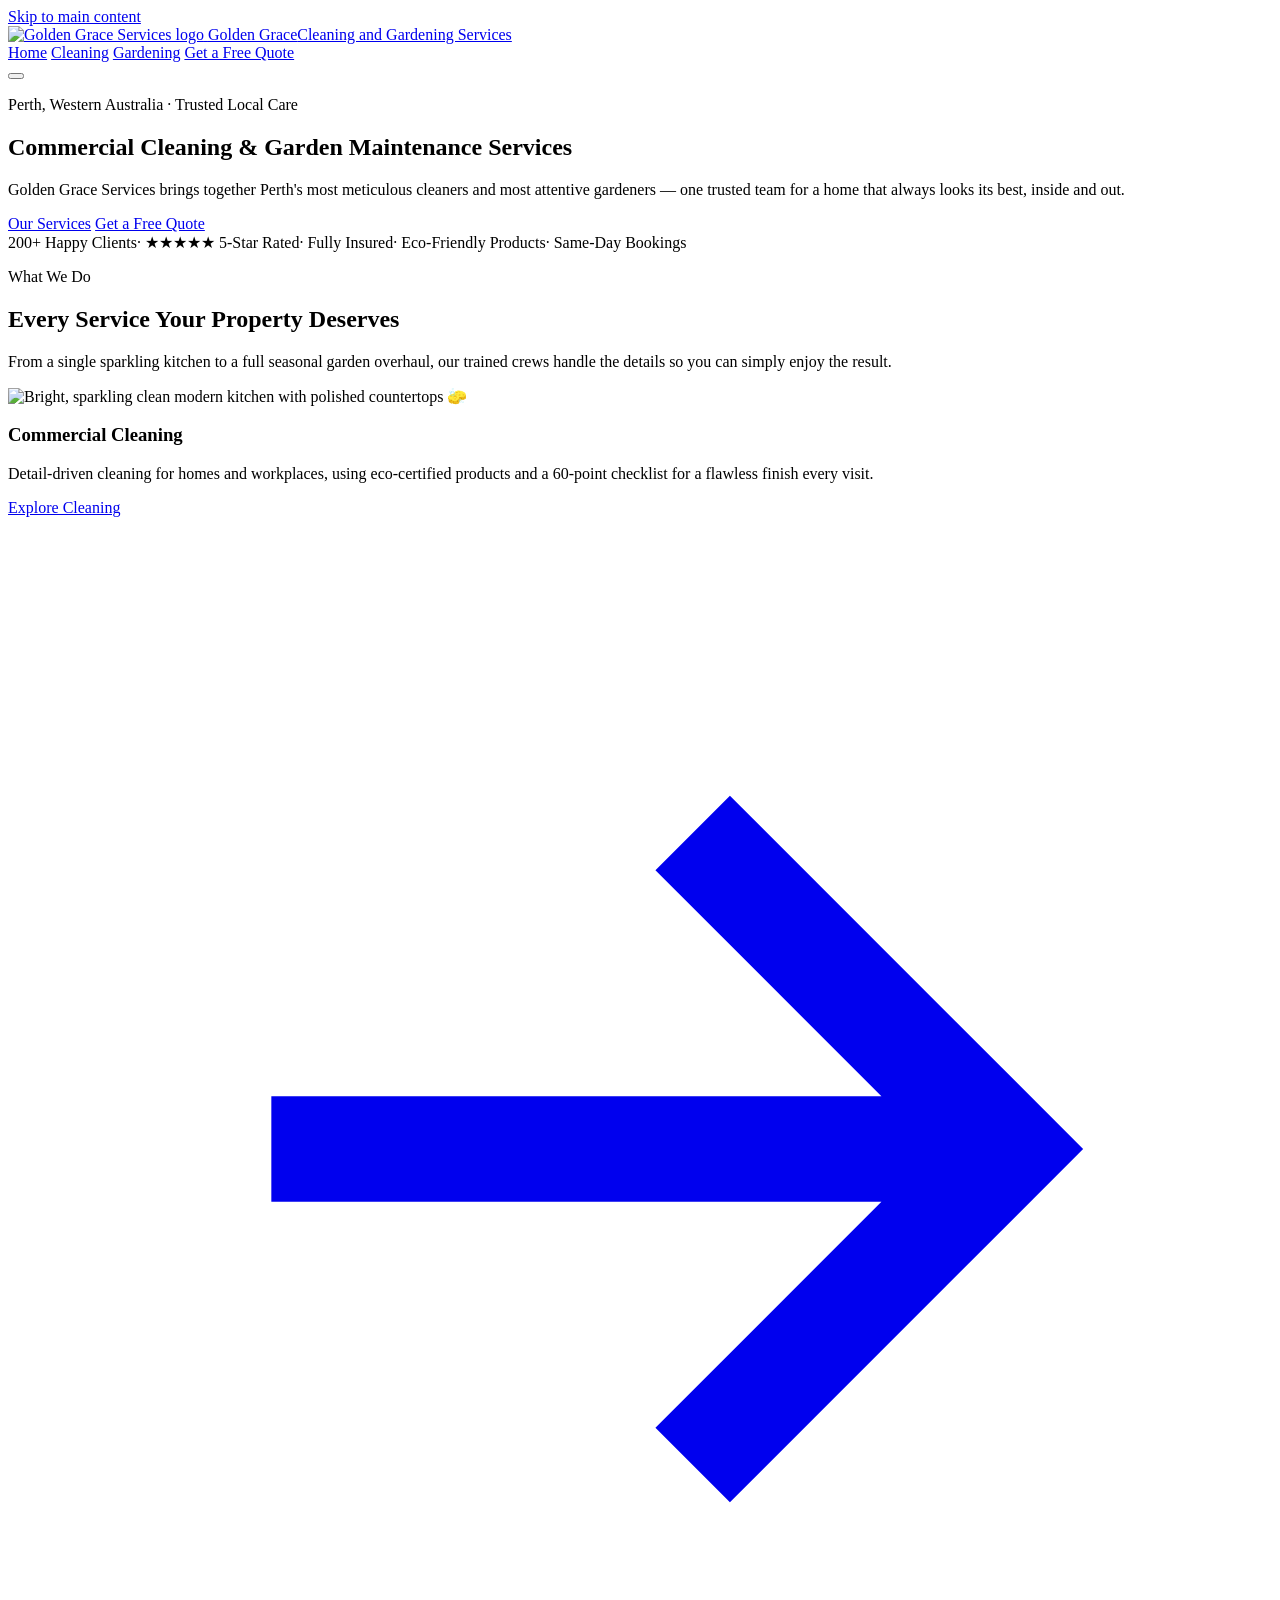
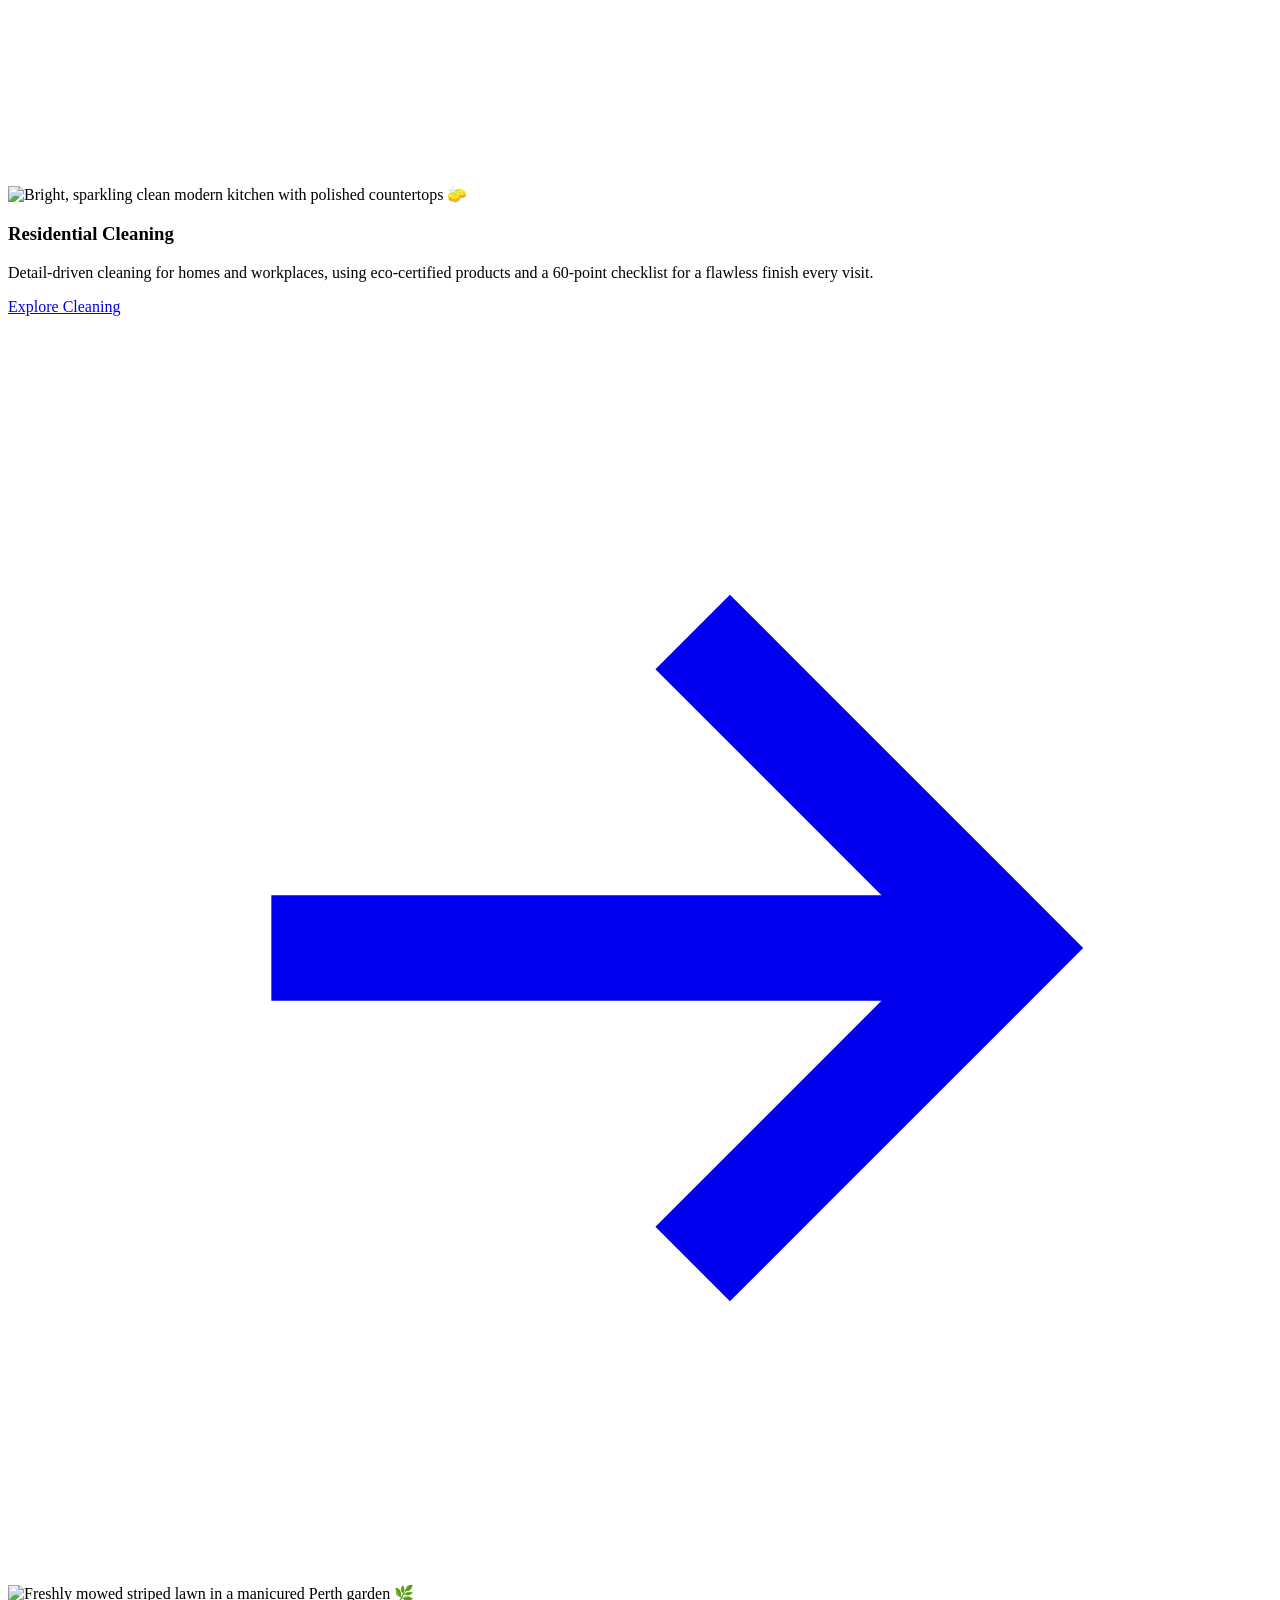
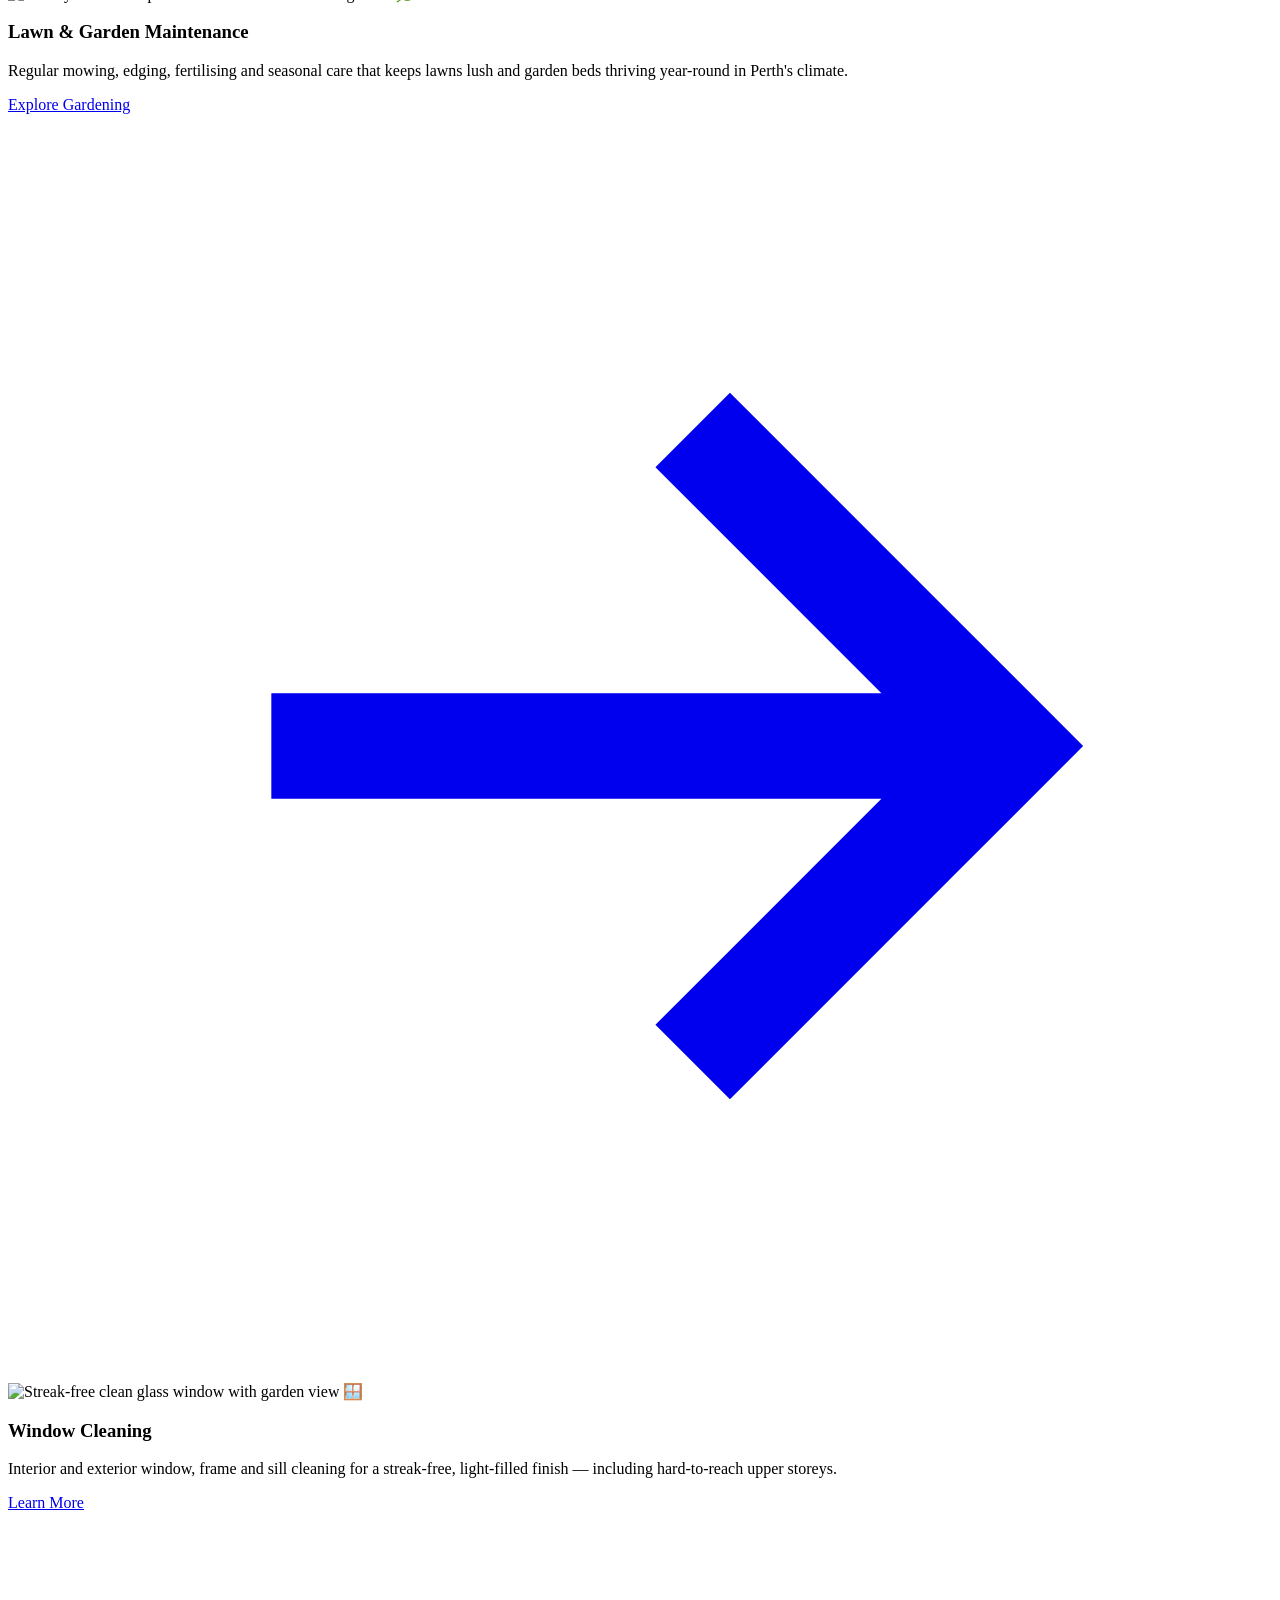
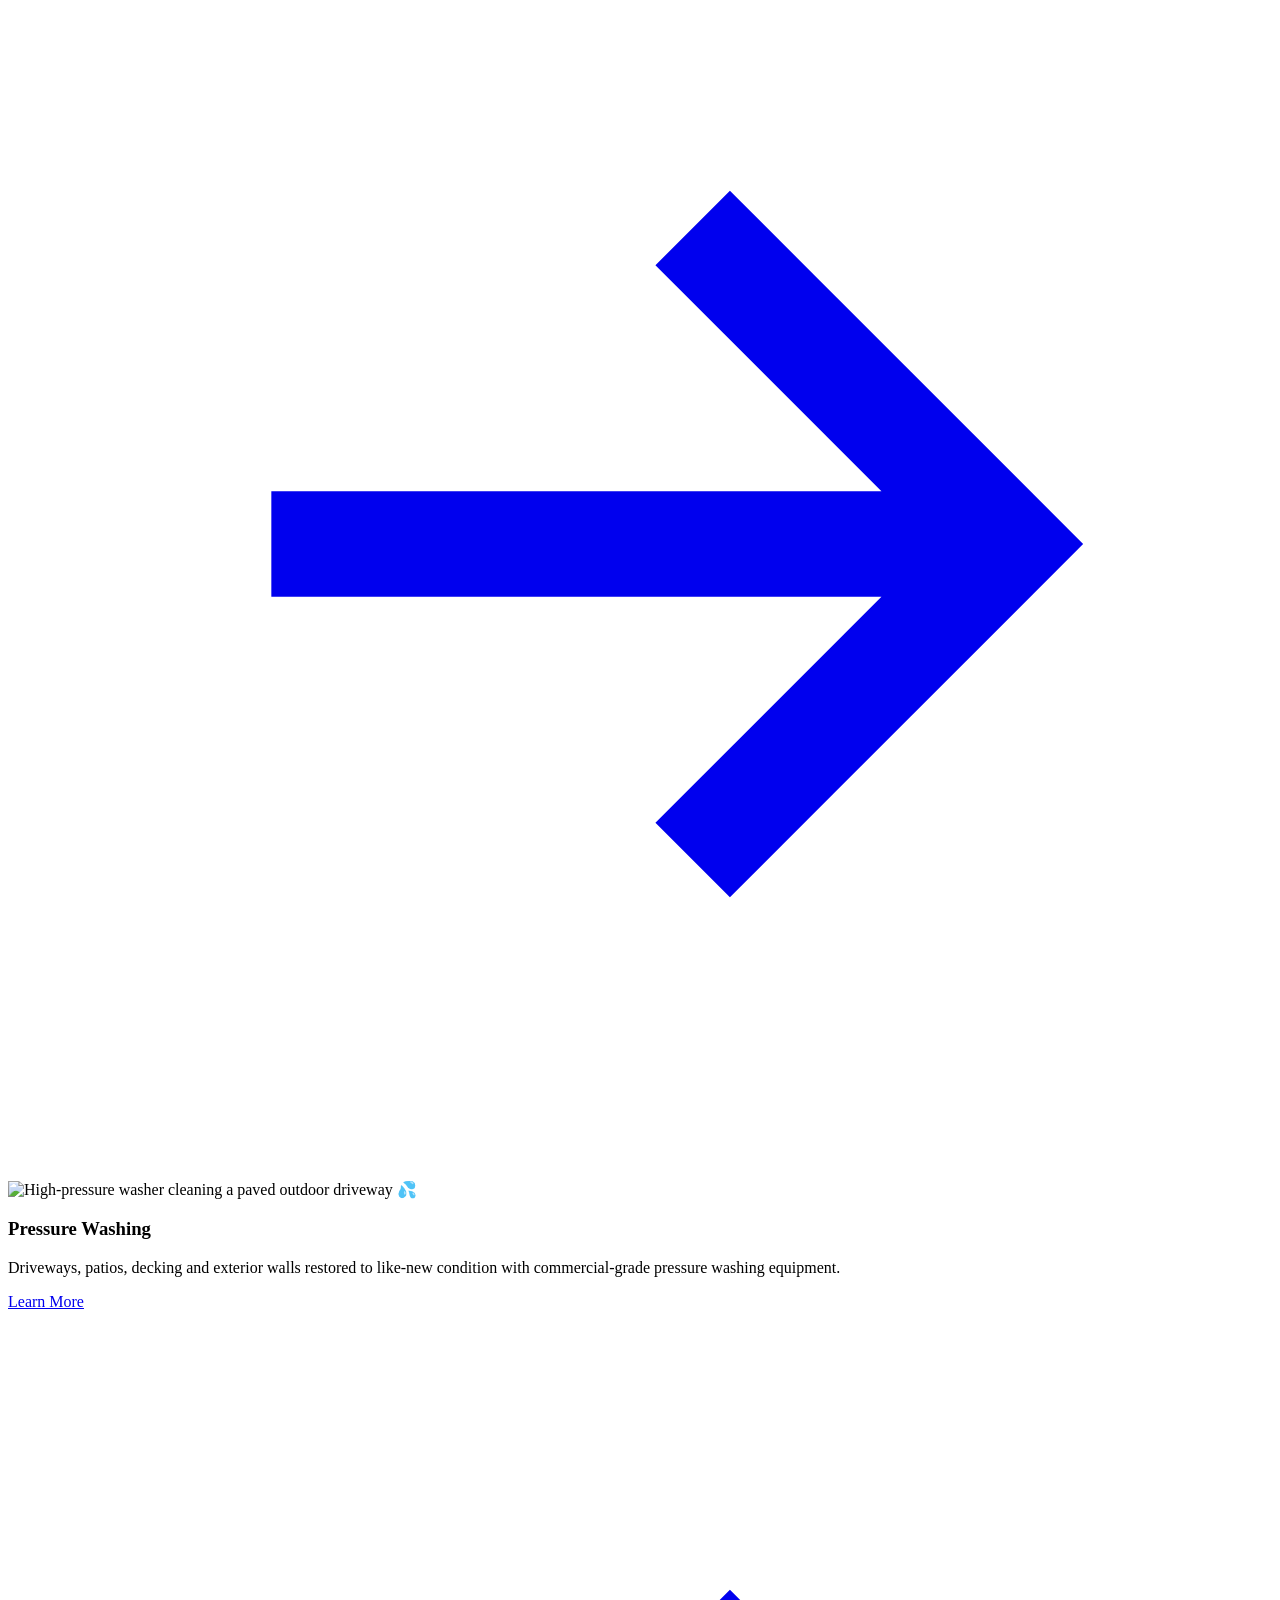
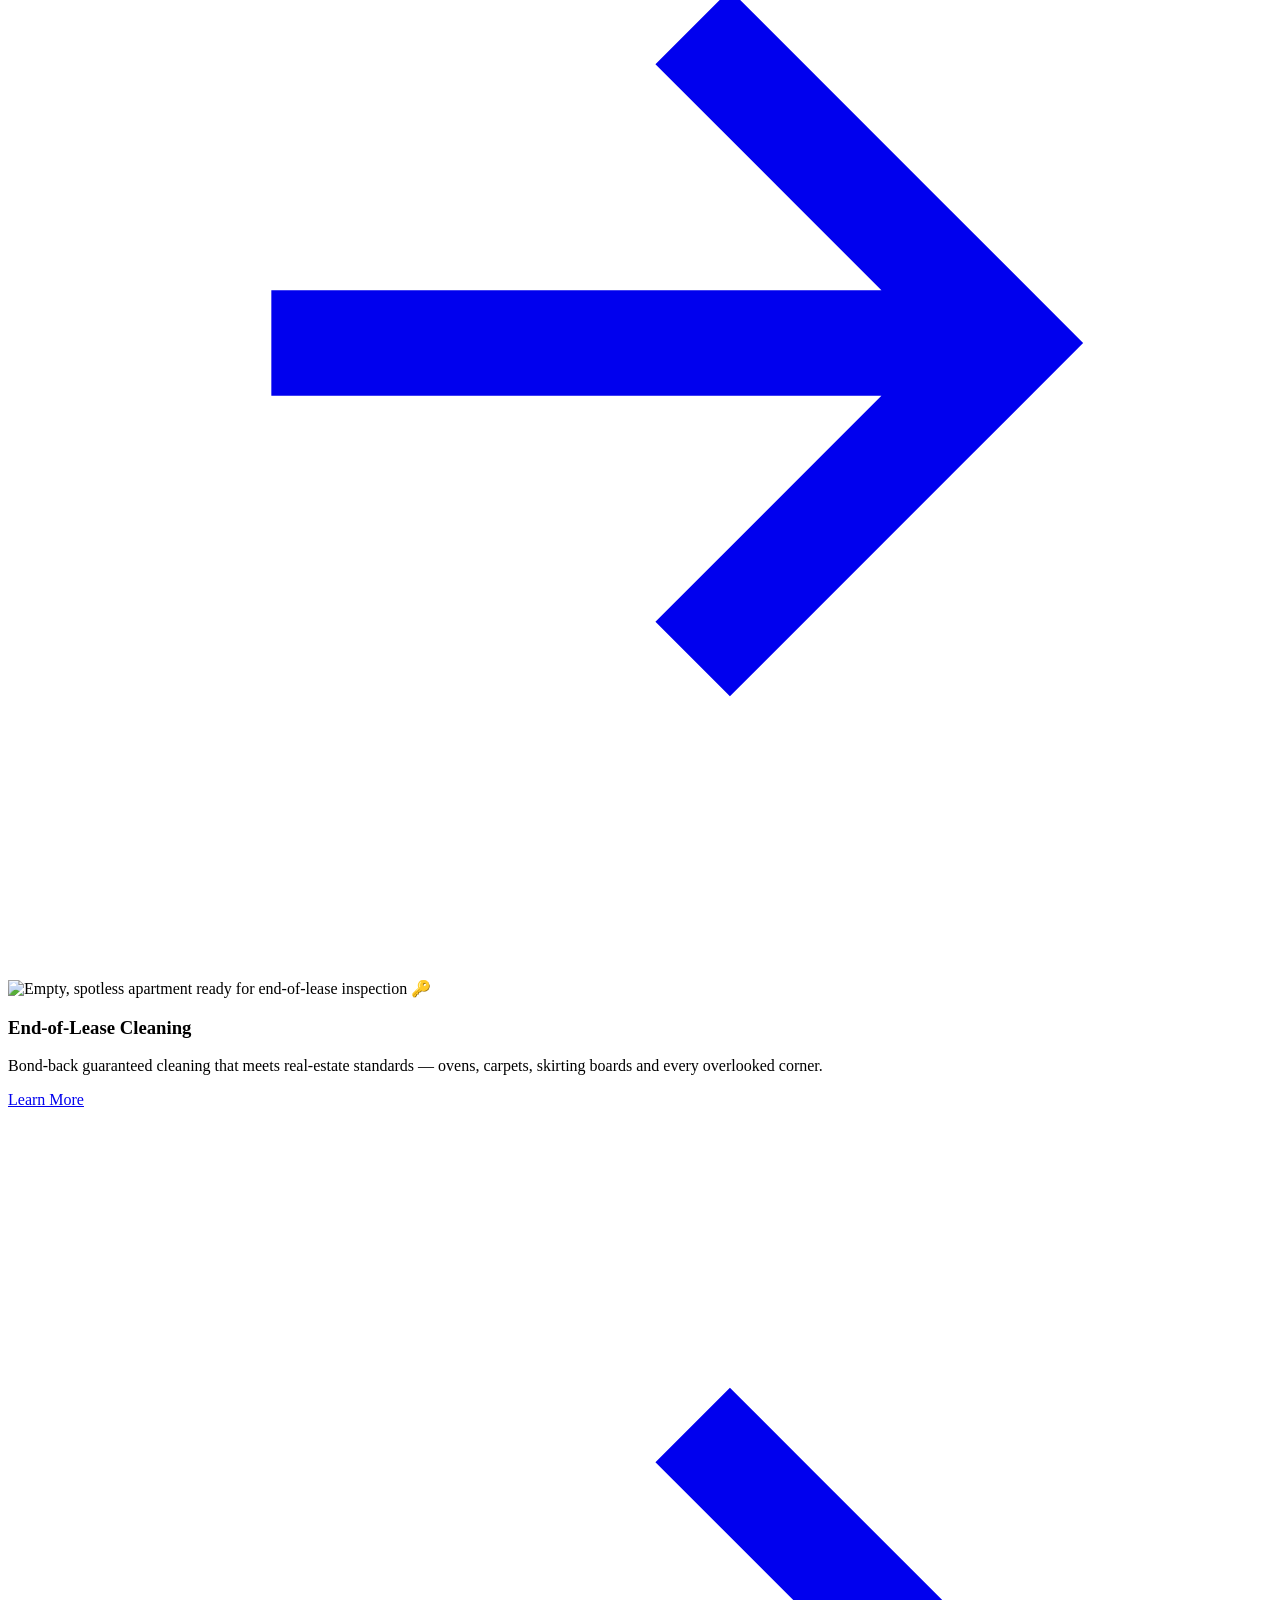
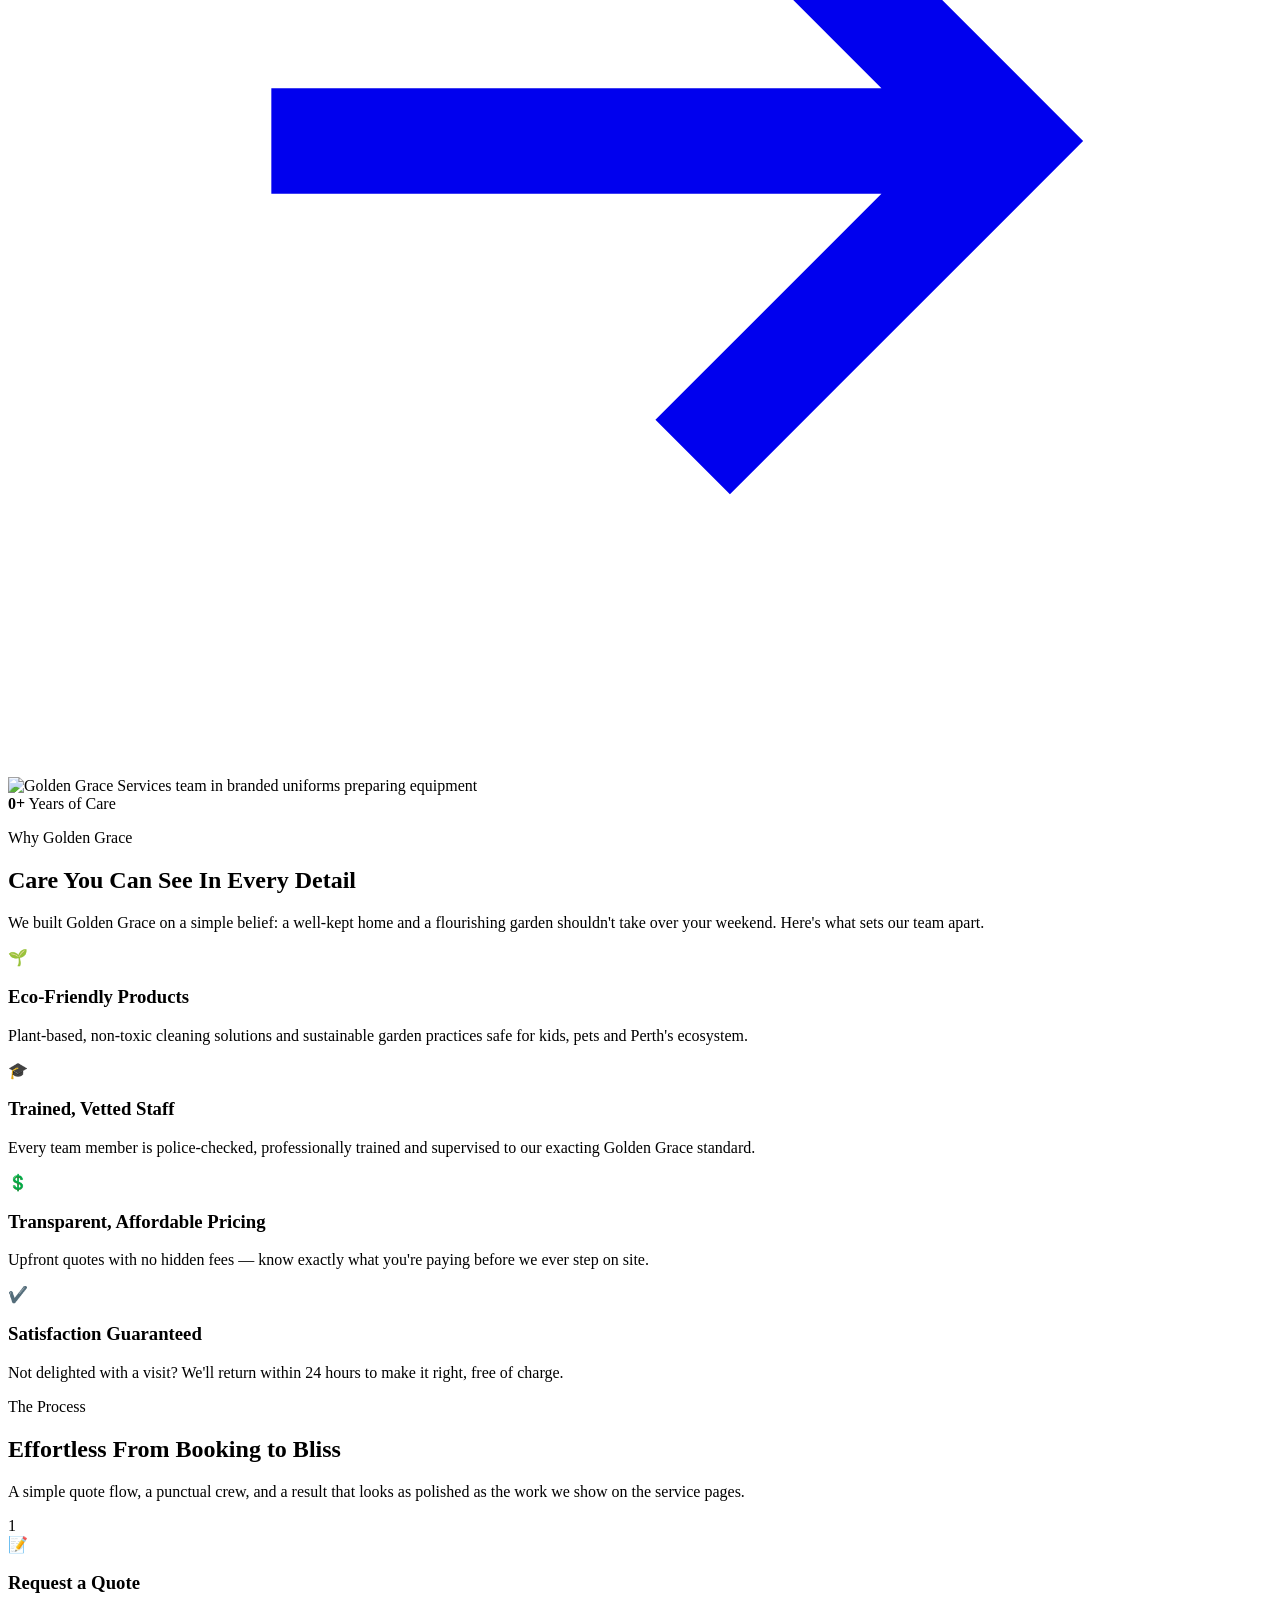
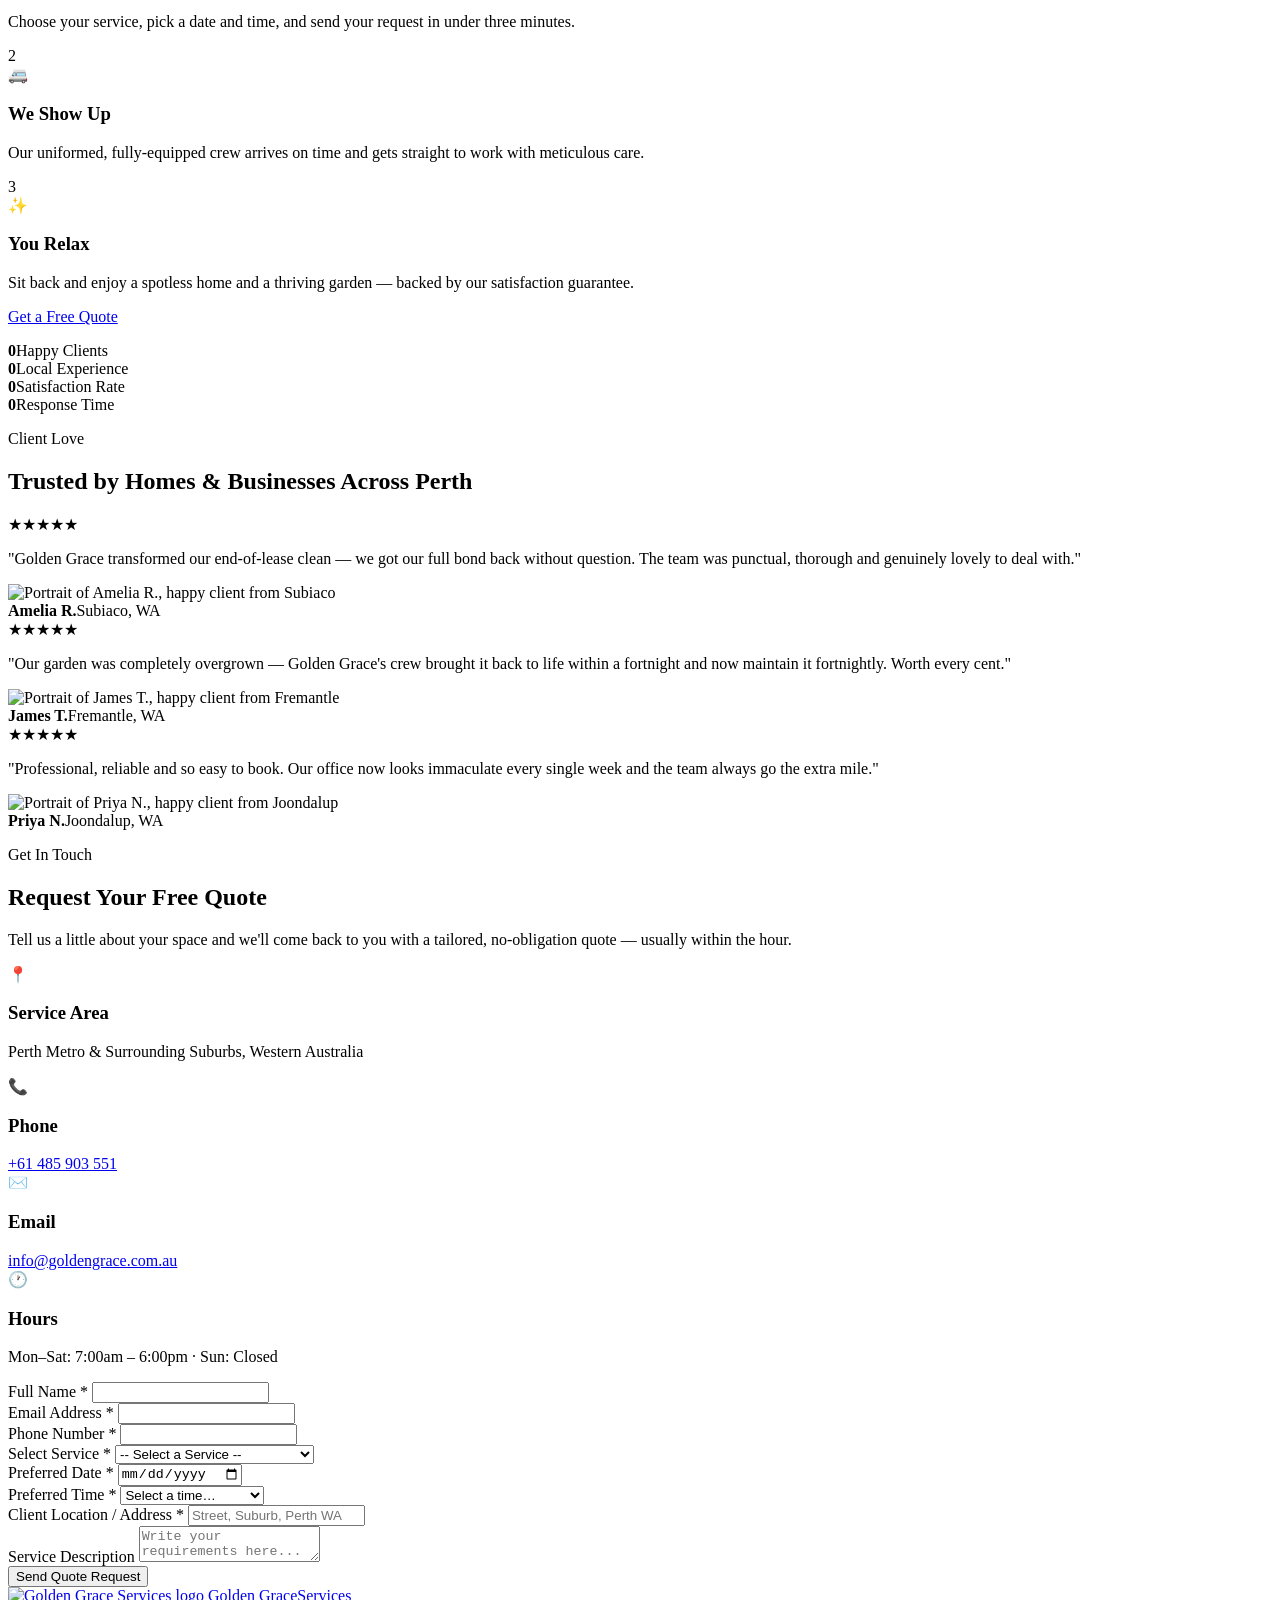
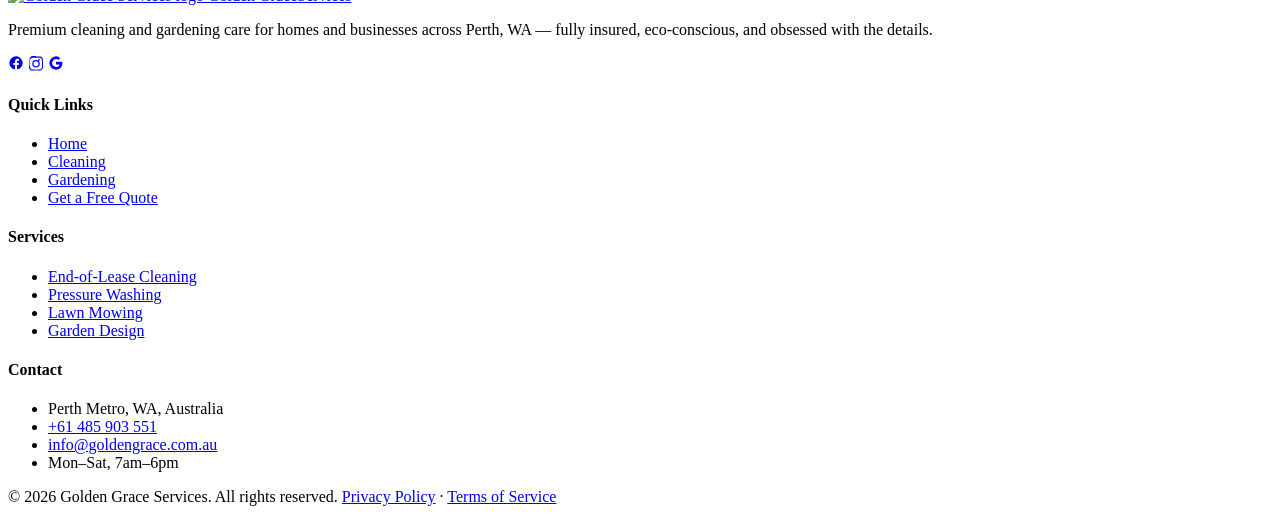
==== commit efd3f702: "Add files via upload" ====
--- a/index.html
+++ b/index.html
@@ -25,7 +25,7 @@
 {
   "@context": "https://schema.org",
   "@type": "HomeAndConstructionBusiness",
-  "name": "Golden Grace Services",
+  "name": "Golden Grace Cleaning and Gardening Services",
   "image": "https://images.unsplash.com/photo-1558904541-efa843a96f01?auto=format&fit=crop&w=1200&q=80",
   "telephone": "+61485903551",
   "email": "info@goldengrace.com.au",
@@ -48,13 +48,13 @@
   <div class="container nav-inner">
     <a href="index.html" class="brand" aria-label="Golden Grace Services home">
       <img class="brand-mark" src="Photo/Logo.jpeg" alt="Golden Grace Services logo" width="512" height="512">
-      <span>Golden Grace<span class="brand-sub">Services</span></span>
+      <span>Golden Grace<span class="brand-sub">Cleaning and Gardening Services</span></span>
     </a>
 
     <nav class="nav-links" id="navLinks" aria-label="Primary">
       <a href="index.html">Home</a>
-      <a href="services-cleaning.html">Cleaning</a>
-      <a href="services-gardening.html">Gardening</a>
+      <a href="cleaning.html">Cleaning</a>
+      <a href="gardening.html">Gardening</a>
       <a href="booking.html" class="btn btn-gold nav-cta">Get a Free Quote</a>
     </nav>
 
@@ -111,7 +111,7 @@
           <div class="card-body">
             <h3>Commercial Cleaning</h3>
             <p>Detail-driven cleaning for homes and workplaces, using eco-certified products and a 60-point checklist for a flawless finish every visit.</p>
-            <a href="services-cleaning.html" class="card-link">Explore Cleaning <svg viewBox="0 0 24 24" fill="none" stroke="currentColor" stroke-width="2"><path d="M5 12h14M13 6l6 6-6 6"/></svg></a>
+            <a href="cleaning.html" class="card-link">Explore Cleaning <svg viewBox="0 0 24 24" fill="none" stroke="currentColor" stroke-width="2"><path d="M5 12h14M13 6l6 6-6 6"/></svg></a>
           </div>
         </article>
 
@@ -123,7 +123,7 @@
           <div class="card-body">
             <h3>Residential Cleaning</h3>
             <p>Detail-driven cleaning for homes and workplaces, using eco-certified products and a 60-point checklist for a flawless finish every visit.</p>
-            <a href="services-cleaning.html" class="card-link">Explore Cleaning <svg viewBox="0 0 24 24" fill="none" stroke="currentColor" stroke-width="2"><path d="M5 12h14M13 6l6 6-6 6"/></svg></a>
+            <a href="cleaning.html" class="card-link">Explore Cleaning <svg viewBox="0 0 24 24" fill="none" stroke="currentColor" stroke-width="2"><path d="M5 12h14M13 6l6 6-6 6"/></svg></a>
           </div>
         </article>
 
@@ -135,7 +135,7 @@
           <div class="card-body">
             <h3>Lawn &amp; Garden Maintenance</h3>
             <p>Regular mowing, edging, fertilising and seasonal care that keeps lawns lush and garden beds thriving year-round in Perth's climate.</p>
-            <a href="services-gardening.html" class="card-link">Explore Gardening <svg viewBox="0 0 24 24" fill="none" stroke="currentColor" stroke-width="2"><path d="M5 12h14M13 6l6 6-6 6"/></svg></a>
+            <a href="gardening.html" class="card-link">Explore Gardening <svg viewBox="0 0 24 24" fill="none" stroke="currentColor" stroke-width="2"><path d="M5 12h14M13 6l6 6-6 6"/></svg></a>
           </div>
         </article>
 
@@ -147,7 +147,7 @@
           <div class="card-body">
             <h3>Window Cleaning</h3>
             <p>Interior and exterior window, frame and sill cleaning for a streak-free, light-filled finish — including hard-to-reach upper storeys.</p>
-            <a href="services-cleaning.html#window-cleaning" class="card-link">Learn More <svg viewBox="0 0 24 24" fill="none" stroke="currentColor" stroke-width="2"><path d="M5 12h14M13 6l6 6-6 6"/></svg></a>
+            <a href="cleaning.html#window-cleaning" class="card-link">Learn More <svg viewBox="0 0 24 24" fill="none" stroke="currentColor" stroke-width="2"><path d="M5 12h14M13 6l6 6-6 6"/></svg></a>
           </div>
         </article>
 
@@ -159,7 +159,7 @@
           <div class="card-body">
             <h3>Pressure Washing</h3>
             <p>Driveways, patios, decking and exterior walls restored to like-new condition with commercial-grade pressure washing equipment.</p>
-            <a href="services-cleaning.html#pressure-washing" class="card-link">Learn More <svg viewBox="0 0 24 24" fill="none" stroke="currentColor" stroke-width="2"><path d="M5 12h14M13 6l6 6-6 6"/></svg></a>
+            <a href="cleaning.html#pressure-washing" class="card-link">Learn More <svg viewBox="0 0 24 24" fill="none" stroke="currentColor" stroke-width="2"><path d="M5 12h14M13 6l6 6-6 6"/></svg></a>
           </div>
         </article>
 
@@ -171,7 +171,7 @@
           <div class="card-body">
             <h3>End-of-Lease Cleaning</h3>
             <p>Bond-back guaranteed cleaning that meets real-estate standards — ovens, carpets, skirting boards and every overlooked corner.</p>
-            <a href="services-cleaning.html#end-of-lease" class="card-link">Learn More <svg viewBox="0 0 24 24" fill="none" stroke="currentColor" stroke-width="2"><path d="M5 12h14M13 6l6 6-6 6"/></svg></a>
+            <a href="cleaning.html#end-of-lease-cleaning" class="card-link">Learn More <svg viewBox="0 0 24 24" fill="none" stroke="currentColor" stroke-width="2"><path d="M5 12h14M13 6l6 6-6 6"/></svg></a>
           </div>
         </article>
       </div>
@@ -389,8 +389,8 @@
               <span class="error-msg" role="alert"></span>
             </div>
             <div class="field full">
-              <label for="c-notes">Additional Notes</label>
-              <textarea id="c-notes" name="notes" placeholder="Gate codes, parking, pets, areas to focus on…"></textarea>
+              <label for="c-notes">Service Description</label>
+              <textarea id="c-notes" name="notes" placeholder="Write your requirements here..."></textarea>
               <span class="error-msg" role="alert"></span>
             </div>
           </div>
@@ -421,18 +421,18 @@
       <h4>Quick Links</h4>
       <ul>
         <li><a href="index.html">Home</a></li>
-        <li><a href="services-cleaning.html">Cleaning</a></li>
-        <li><a href="services-gardening.html">Gardening</a></li>
+        <li><a href="cleaning.html">Cleaning</a></li>
+        <li><a href="gardening.html">Gardening</a></li>
         <li><a href="booking.html">Get a Free Quote</a></li>
       </ul>
     </nav>
     <nav class="footer-col" aria-label="Our services">
       <h4>Services</h4>
       <ul>
-        <li><a href="services-cleaning.html#end-of-lease">End-of-Lease Cleaning</a></li>
-        <li><a href="services-cleaning.html#pressure-washing">Pressure Washing</a></li>
-        <li><a href="services-gardening.html#lawn-mowing">Lawn Mowing</a></li>
-        <li><a href="services-gardening.html#garden-design">Garden Design</a></li>
+        <li><a href="cleaning.html#end-of-lease-cleaning">End-of-Lease Cleaning</a></li>
+        <li><a href="cleaning.html#pressure-washing">Pressure Washing</a></li>
+        <li><a href="gardening.html#lawn-mowing">Lawn Mowing</a></li>
+        <li><a href="gardening.html#garden-maintenance">Garden Design</a></li>
       </ul>
     </nav>
     <div class="footer-col">
